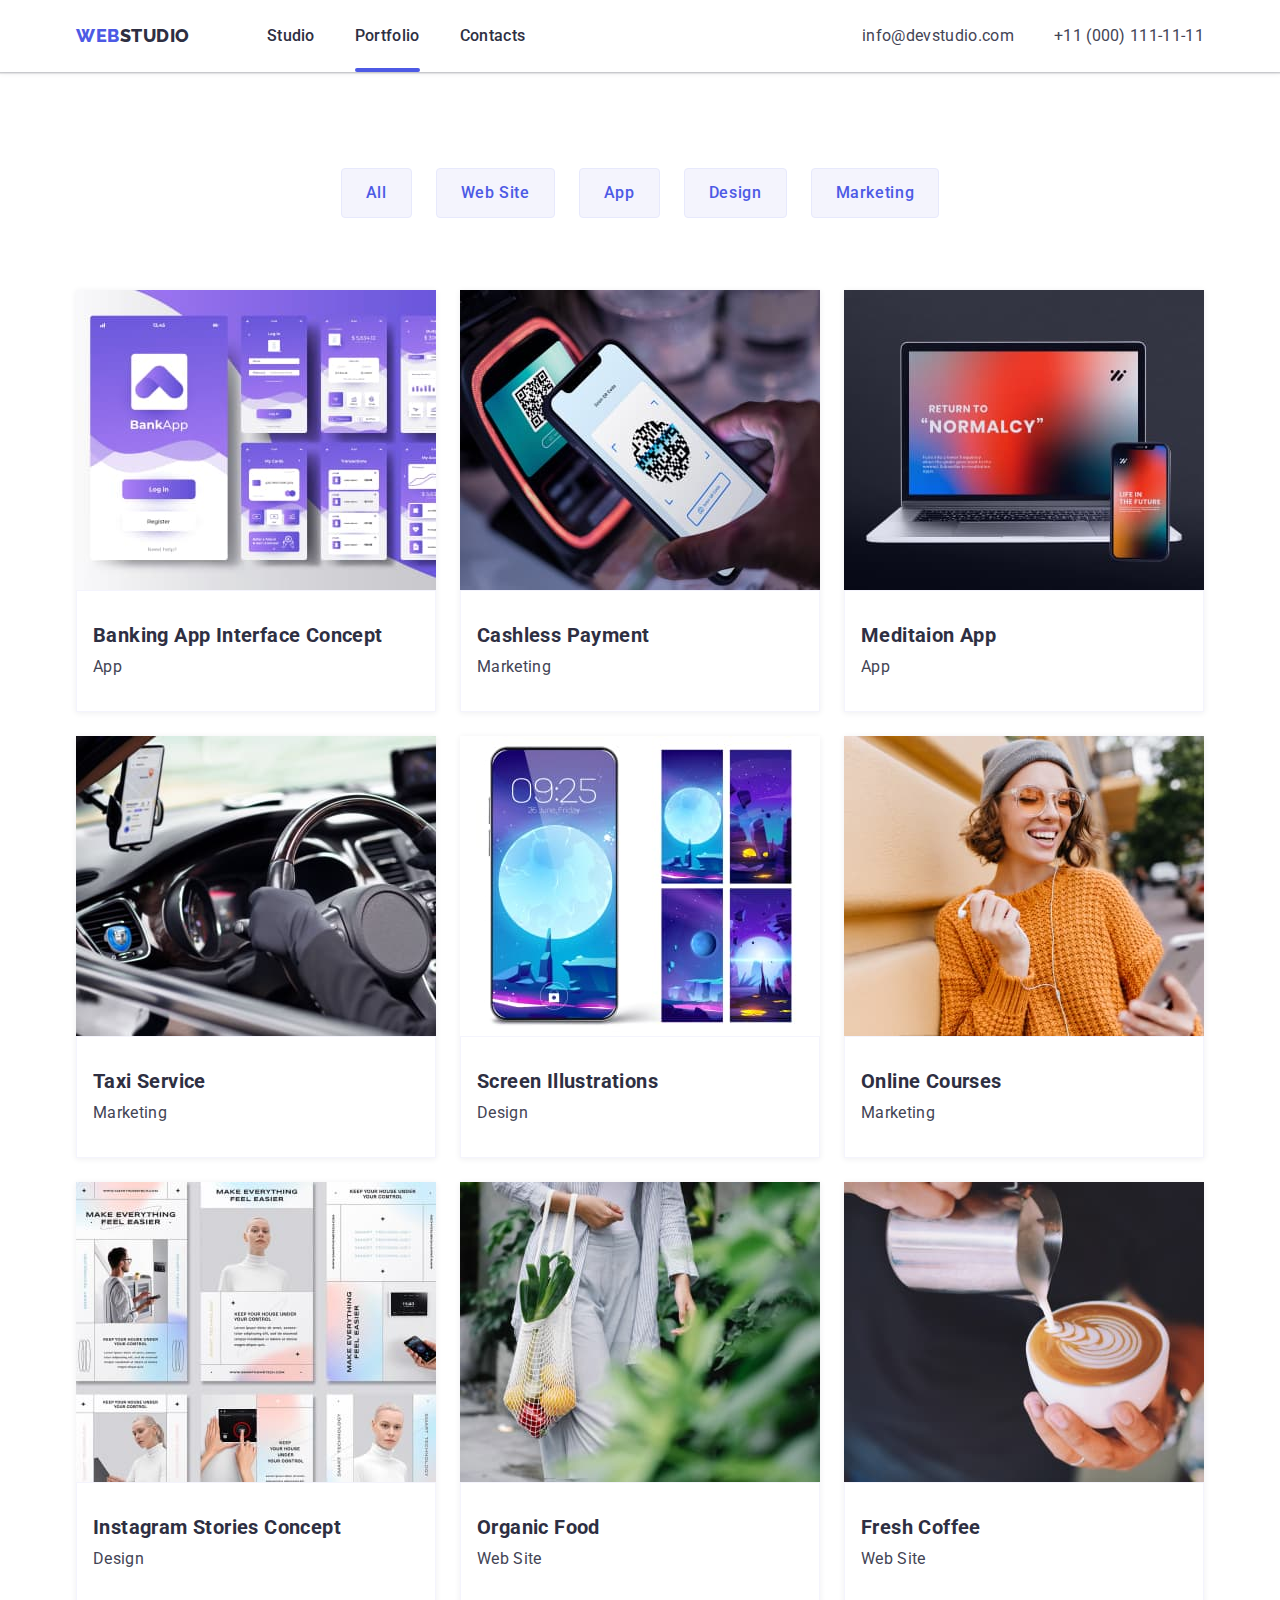
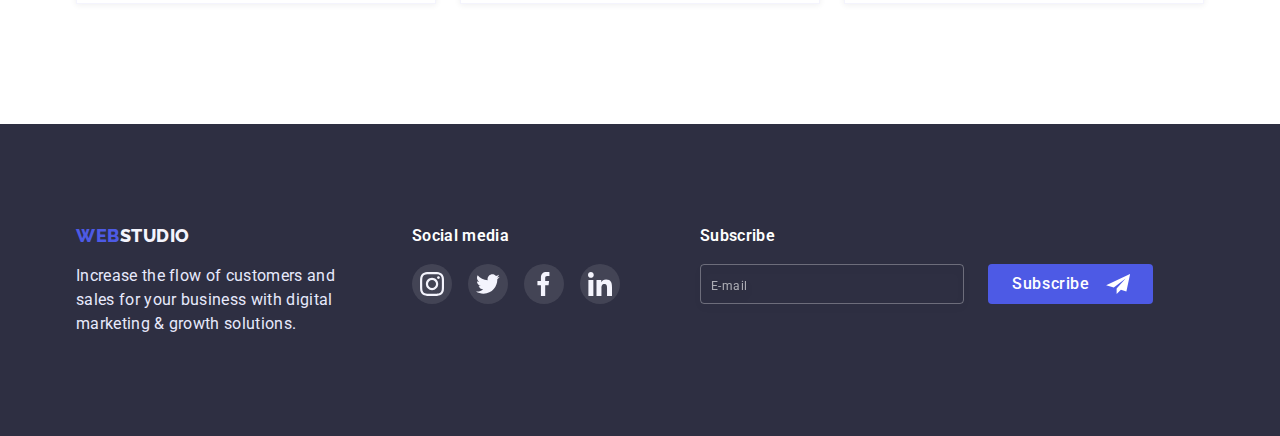
==== portfolio.html @ 6d14f948 "нова дз" ====
<!DOCTYPE html>
<html lang="en">
<head>
    <meta charset="UTF-8">
    <meta http-equiv="X-UA-Compatible" content="IE=edge">
    <meta name="viewport" content="width=device-width, initial-scale=1.0">
    <title>Document</title>
    <link href="https://fonts.googleapis.com/css2?family=Raleway:wght@800&family=Roboto:wght@400;500;700;900&display=swap"
        rel="stylesheet">
        <link rel="stylesheet" href="https://cdn.jsdelivr.net/npm/modern-normalize@1.1.0/modern-normalize.min.css">
    <link rel="stylesheet" href="css/styles.css" >
</head>
<body>
   <header class="page-header">
    <div class="container">
        <a class="logo" href=""><span class="logo-span">Web</span>Studio</a>
        <nav>
            <ul class="site-nav list">
                <li class="nav-menu"><a href="./index.html" class="link ">Studio</a></li>
                <li class="nav-menu current"><a href="" class="link current">Portfolio</a></li>
                <li class="nav-menu"><a href="" class="link">Contacts</a></li>
        
            </ul>
        </nav>
        <ul class="auth-nav list">
            <li class="email"><a href="" class="link">info@devstudio.com</a></li>
            <li><a href="" class="link">+11 (000) 111-11-11</a></li>
        </ul>
    </div>
</header> 
<main>
    <section class="section second">
    <h1 class="visually-hidden">Projects</h1>
    <div class="container ">
        <ul class="button list">
            <li> <button type="button" class="nav-button" name="All">All</button> </li>
            <li> <button type="button" class="nav-button" name="Web Site">Web Site</button> </li>
            <li> <button type="button" class="nav-button" name="App">App</button></li>
            <li><button type="button" class="nav-button" name="Design">Design</button></li>
            <li><button type="button" class="nav-button" name="Marketing">Marketing</button></li>
        </ul> 
    </div>
    <div class="container">
        <ul class="features title list">
            <li class="portfolio-link">
                <a href="" class="overlay-link">
                    <div class="overlay">
                            <img  src="./images/BankingApp.jpg" alt="Banking App Interface" width="360">
                            <p class="overlay-img">
                                14 Stylish and User-Friendly App Design Concepts · Task Manager App · Calorie Tracker App · Exotic Fruit Ecommerce App ·
                                Cloud Storage App
                            </p>
                    </div>
                    <div class="portfolio">
                        <h2 class="subtitle item">Banking App Interface Concept</h2>
                        <p class="text">App</p>
                    </div>
                </a>
            </li>
            <li class="portfolio-link">
                <a href="" class="overlay-link">
                    <div class="overlay">
                            <img  src="./images/CashlessPayment.jpg" alt="Payment by phone" width="360">
                            <p class="overlay-img">
                                14 Stylish and User-Friendly App Design Concepts · Task Manager App · Calorie Tracker App · Exotic Fruit Ecommerce
                                App ·
                                Cloud Storage App
                            </p>
                    </div>
                    <div class="portfolio">
                        <h2 class="subtitle item">Cashless Payment</h2>
                        <p class="text">Marketing</p>
                    </div>
                </a>
            </li>
            <li class="portfolio-link">
                <a href="" class="overlay-link">
                    <div class="overlay">
                            <img  src="./images/MeditaionApp.jpg" alt="Laptop and mobile phone" width="360">
                            <p class="overlay-img">
                                14 Stylish and User-Friendly App Design Concepts · Task Manager App · Calorie Tracker App · Exotic Fruit Ecommerce
                                App ·
                                Cloud Storage App
                            </p>
                    </div>
                    <div class="portfolio">
                        <h2 class="subtitle item">Meditaion App</h2>
                        <p class="text">App</p>
                    </div>
                </a>
            </li>
            <li class="portfolio-link">
                <a href="" class="overlay-link">
                    <div class="overlay">
                            <img class="portfolio-img" src="./images/TaxiService.jpg" alt="Steering wheel of a premium class car" width="360">
                            <p class="overlay-img">
                                14 Stylish and User-Friendly App Design Concepts · Task Manager App · Calorie Tracker App · Exotic Fruit Ecommerce
                                App ·
                                Cloud Storage App
                            </p>
                    </div>
                    <div class="portfolio">
                        <h2 class="subtitle item">Taxi Service</h2>
                        <p class="text">Marketing</p>  
                    </div>
                </a>
            </li>
            <li class="portfolio-link">
                <a href="" class="overlay-link">
                    <div class="overlay">
                            <img  src="./images/ScreenIllustrations.jpg" alt="Mobile screen and Screen illustrations" width="360">
                            <p class="overlay-img">
                                14 Stylish and User-Friendly App Design Concepts · Task Manager App · Calorie Tracker App · Exotic Fruit Ecommerce
                                App ·
                                Cloud Storage App
                            </p>
                    </div>
                    <div class="portfolio">
                        <h2 class="subtitle item">Screen Illustrations</h2>
                        <p class="text">Design</p>
                    </div>
                </a>
            </li>
            <li class="portfolio-link">
                <a href="" class="overlay-link">
                    <div class="overlay">
                            <img  src="./images/OnlineCourses.jpg" alt="A girl in a yellow sweater" width="360">
                            <p class="overlay-img">
                                14 Stylish and User-Friendly App Design Concepts · Task Manager App · Calorie Tracker App · Exotic Fruit Ecommerce
                                App ·
                                Cloud Storage App
                            </p>
                    </div>
                    <div class="portfolio">
                        <h2 class="subtitle item">Online Courses</h2>
                        <p class="text">Marketing</p>
                    </div>
                </a>
            </li>
            <li class="portfolio-link">
                <a href="" class="overlay-link">
                    <div class="overlay">
                            <img  src="./images/Instagram.jpg" alt="Instagram Stories" width="360">
                            <p class="overlay-img">
                                14 Stylish and User-Friendly App Design Concepts · Task Manager App · Calorie Tracker App · Exotic Fruit Ecommerce
                                App ·
                                Cloud Storage App
                            </p>
                    </div>
                    <div class="portfolio">
                        <h2 class="subtitle item">Instagram Stories Concept</h2>
                        <p class="text">Design</p>
                    </div>
                </a>
            </li>
            <li class="portfolio-link">
                <a href="" class="overlay-link">
                    <div class="overlay">
                            <img  src="./images/OrganicFood.jpg" alt="A bag with vegetables on a girl's hand" width="360">
                            <p class="overlay-img">
                                14 Stylish and User-Friendly App Design Concepts · Task Manager App · Calorie Tracker App · Exotic Fruit Ecommerce
                                App ·
                                Cloud Storage App
                            </p>
                    </div>
                    <div class="portfolio">
                        <h2 class="subtitle item">Organic Food</h2>
                        <p class="text">Web Site</p>
                    </div>
                </a>
            </li>
            <li class="portfolio-link">
                <a href="" class="overlay-link">
                    <div class="overlay">
                            <img  src="./images/FreshCoffee.jpg" alt="A barista prepares a cappuccino" width="360">
                            <p class="overlay-img">
                                14 Stylish and User-Friendly App Design Concepts · Task Manager App · Calorie Tracker App · Exotic Fruit Ecommerce
                                App ·
                                Cloud Storage App
                            </p>
                    </div>
                    <div class="portfolio">
                        <h2 class="subtitle item">Fresh Coffee</h2>
                        <p class="text">Web Site</p>
                    </div>
                </a>
            </li>
        </ul>
    </div>
</section>
</main>
<footer class="footer">
    <div class="footer-page  container">
        <div>
            <a class="logo" href=""><span class="logo-span">Web</span><span class="logo-past">Studio</span></a>
            <p class="footer-text">Increase the flow of customers and sales for your business with digital marketing &
                growth solutions.</p>
        </div>
        <div>
            <p class="media">Social media</p>
            <ul class="social-media">
                <li class="media-list">
                    <a href="" class="media-link">
                        <svg class="media-icon" width="24" height="24">
                            <use href="./images/sprite.svg#instagram"></use>
                        </svg>
                    </a>
                </li>
                <li class="media-list">
                    <a href="" class="media-link">
                        <svg class="media-icon" width="24" height="24">
                            <use href="./images/sprite.svg#twitter"></use>
                        </svg>
                    </a>
                </li>
                <li class="media-list">
                    <a href="" class="media-link">
                        <svg class="media-icon" width="24" height="24">
                            <use href="./images/sprite.svg#facebook"></use>
                        </svg>
                    </a>
                </li>
                <li class="media-list">
                    <a href="" class="media-link">
                        <svg class="media-icon" width="24" height="24">
                            <use href="./images/sprite.svg#linkedin"></use>
                        </svg>
                    </a>
                </li>
            </ul>
        </div>
        <div class="sub-input">
            <p class="media sub">Subscribe</p>
            <form class="subscribe">
                <input class="sub-media" type="text" name="Subscribe" placeholder="E-mail">
                <button class="sub-btn" type="submit">
                    Subscribe
                    <svg class="sub-linl" width="24" height="20">
                        <use class="sub-icon" href="./images/sprite.svg#icon-icon-send"></use>
                    </svg>
                </button>
            </form>
        </div>
    </div>
</footer>

</body>
</html>
---- css/styles.css ----
:root {
    --hero-text: #FFFFFF;
    --main-text-color: #2E2F42;
    --text-color: #434455;
    --accent-color: #4D5AE5;
    --logo-past-text: #F4F4FD;
    --footer-text: #E7E9FC;

}

body {
    background-color: var(--hero-text);
    color: var(--main-text-color);
    font-family: Roboto, 'Gill Sans', 'Gill Sans MT', Calibri, 'Trebuchet MS', sans-serif;
}

h1,
h2,
h3,
h4,
p{
    margin-top: 0;
    margin-bottom: 0;
}

ul {
    margin-top: 0;
    margin-bottom: 0;
    padding-left: 0;
}


header .container {
    display: flex;
    align-items: center;

}



img {
    display: block;
    max-width: 100%;
    height: auto;
}

.list {
    list-style: none;
}

.container {
    width: 1158px;
    padding: 0 15px;
    margin: 0 auto;
}

.container-nav {
    display: flex;
}

.section {
    padding-bottom: 120px;
    padding-top: 120px;
    
}

.title {
    flex-wrap: wrap;
}

.features {
    display: flex;
    gap: 24px;

}

.logo {
    font-family: Raleway, sans-serif;
    font-weight: 800;
    font-size: 18px;
    line-height: 1.33;
    letter-spacing: 0.03em;
    text-transform: uppercase;
    color: var(--main-text-color);
    text-decoration: none;
    margin-right: 77px;
}
.logo-span {color: var(--accent-color)}

.page-header {
    box-shadow: 0px 2px 1px rgba(46, 47, 66, 0.08),
    0px 1px 1px rgba(46, 47, 66, 0.16),
    0px 1px 6px rgba(46, 47, 66, 0.08);
}

 /* site-nav */

.site-nav .link {
    color: var(--main-text-color);
    font-weight: 500;
    font-size: 16px;
    line-height: 1.5;
    text-decoration: none;
    letter-spacing: 0.02em;
    padding: 24px 0;
    display: block;
    position: relative;
    transition: color 250ms cubic-bezier(0.4, 0, 0.2, 1);
}


.site-nav .link:active {
    color: var(--text-color);
    
}

.site-nav .link:hover, .site-nav .link:focus {
    color: var(--accent-color);
} 

.site-nav {
    display: flex;
}

.nav-menu:not(:last-child) {
    margin-right: 40px;
}

/*.page-header {
    padding: 24px 0;
}*/

/*auth-nav */

.auth-nav {
    display: flex;
    margin-left: auto;
}

.email {
    margin-right: 40px;
}

.auth-nav .link {
    color: var(--text-color);
    font-weight: 400;
    font-size: 16px;
    line-height: 1.5;
    text-decoration: none;
    letter-spacing: 0.02em;
    transition: color 250ms cubic-bezier(0.4, 0, 0.2, 1);
    display: block;
    padding: 24px 0;
}

  .site-nav .link::after {
    content: "";
    display: block;
    width: 100%;
    height: 4px;
    background-color: var(--accent-color);
    opacity: 0;
    position: absolute;
    bottom: 0;
    left: 0;
    border-radius: 2px;
  }

   .link.current::after {
    opacity: 1;
   }



.auth-nav .link:active, .auth-nav .link:hover, .auth-nav .link:focus {
    color: var(--accent-color);
    
}

/*HERO*/
.hero {
    background: var(--main-text-color);
    padding: 192px 0 192px 0;
    text-align: center;
    background-image: 
    linear-gradient(rgba(46, 47, 66, 0.7), rgba(46, 47, 66, 0.7)),
    url(../images/people-office.jpg);
    background-size: cover;
    max-width: 1440px;
    margin: auto;
}

.hero .hero-titel {

    color: var(--hero-text);
    font-weight: 600;
    font-size: 56px;
    line-height: 1.07;
    letter-spacing: 0.02em;
    max-width: 500px;
    margin-left: auto;
    margin-right: auto;
}

.hero-tite{
    display: flex;
    padding: auto;
  

}

.hero .button-hero {
    color: var(--hero-text);
    background: var(--accent-color);
    font-weight: 500;
    font-size: 16px;
    line-height: 1.18;
    font-family: inherit;
    letter-spacing: 0.04em;
    border-radius: 4px;
    display: flex;
    padding: 16px 32px;
    margin-top: 48px;
    margin-left: auto;
    margin-right: auto;
    border: none;
    box-shadow: 0px 4px 4px rgba(0, 0, 0, 0.15);
    transition: box-shadow 250ms cubic-bezier(0.4, 0, 0.2, 1);
}

.hero .button-hero:active, 
.hero .button-hero:hover, 
.hero .button-hero:focus {
    background: #404BBF;
    cursor: pointer;
    box-shadow: 0px 1px 6px rgba(46, 47, 66, 0.08), 0px 1px 1px rgba(46, 47, 66, 0.16), 0px 2px 1px rgba(46, 47, 66, 0.08);
    

}


.visually-hidden {
    position: absolute;
    white-space: nowrap;
    width: 1px;
    height: 1px;
    overflow: hidden;
    border: 0;
    padding: 0;
    clip: rect(0 0 0 0);
    clip-path: inset(50%);
    margin: -1px;
}

/*-------------------------------main-page------------------*/


/*.project:not(:last-child) {
    margin-right: 24px;
}*/

/*--------------------------ABOUT-US----------------------*/
.about-us > h3 {
    margin-bottom: 8px;
    width: 264px;
}

.about-us > p {
    margin: 0;
}

.about-us::before{
    content: "";
    display: block;
    background-color: var(--logo-past-text);
    width: 264px;
    height: 112px;
    border-radius: 4px;
    background-position: center;
    background-repeat: no-repeat;
    margin-bottom: 8px;
}

/*.about-us:nth-child(1)::before {
background-image: url(../images/antenna.svg);
}*/

.antenna::before {
    background-image: url(../images/antenna.svg);
}

.clock::before {
    background-image: url(../images/clock.svg);
}

.diagram::before{
    background-image: url(../images/diagram.svg)
}

.astronaut::before{
    background-image: url(../images/astronaut.svg)
}

/*-----------------------------TEAM--------------------*/
.team {
    background: var(--logo-past-text);
}

.team-img {
    padding-top: 32px;
    padding-bottom: 32px;
}

.card-team {
    background: #FFFFFF;
    box-shadow: 0px 1px 6px rgba(46, 47, 66, 0.08), 0px 1px 1px rgba(46, 47, 66, 0.16), 0px 2px 1px rgba(46, 47, 66, 0.08);
    border-radius: 0px 0px 4px 4px;
    text-align: center;
}

.type-works {
    padding-top: 0;
}

.icon-team {
    display: flex;
    justify-content: center;
    gap: 24px;
    margin-top: 12px;
}

.social {
    display: flex;
    width: 40px;
    height: 40px;
    background-color: var(--accent-color);
    border-radius: 50%;
}

.social-link {
    display: flex;
    align-items: center;
    justify-content: center;
    width: 100%;
    height: 100%;
    fill: var(--logo-past-text);
}


/*--------------------------------------CUSTOMERS--------------------------------*/
.section .title-customers {
line-height: 1.16;
letter-spacing: 0.03em;
font-weight: 700;
font-size: 36px;
text-align: center;
margin-bottom: 72px;
}

.customers {
    display: flex;
    gap: 24px;
    justify-content: center;
    
}

.customers-icon {
    display: inline-block;
    
}

/*flex-basis: calc((100% - кол-во маржинов в строке * значение маржина) / кол-во элементов в строке);*/

.customers-add {
    flex-basis: calc((100%-5*24)/6);
    
}

.customers-list {
    fill: #8E8F99;
    display: flex;
    align-items: center;
    justify-content: center;
    height: 88px;
    border: 1px solid #8E8F99;
    border-radius: 4px;
    transition: fill 250ms cubic-bezier(0.4, 0, 0.2, 1), border-color 250ms cubic-bezier(0.4, 0, 0.2, 1);
}

.customers-list:hover,
.customers-list:focus
 {
    fill: var(--accent-color);
    border-color: #4D5AE5;
}

.section .section-title {
font-weight: 700;
font-size: 36px;
line-height: 1.11;
letter-spacing: 0.02em;
text-align: center;
}

.features .subtitle {
    font-weight: 700;
    font-size: 20px;
    line-height: 1.2;
    letter-spacing: 0.02em;
}

.features .text {
    font-weight: 400;
    color: var(--text-color);
    font-size: 16px;
    line-height: 1.5;
    letter-spacing: 0.02em;
}


.subtitle{
    margin-bottom: 8px;
}


.section-title {
    margin-bottom: 72px;
}

/*-----------------------------PORTFOLIO------------------------*/

.overlay-link {
    display: block;
    text-decoration: none;
    color: var(--main-text-color);
    transition: box-shadow 250ms cubic-bezier(0.4, 0, 0.2, 1);
    box-shadow: 0px 1px 6px rgba(46, 47, 66, 0.08)
}
    


.portfolio {
    border: 0.5px solid #F4F4FD;
    padding: 32px 16px 32px 16px;
    
}


.overlay-link:hover,
.overlay-link:focus
 {  
    box-shadow: 0px 1px 6px rgba(46, 47, 66, 0.08),
        0px 1px 1px rgba(46, 47, 66, 0.16),
        0px 2px 1px rgba(46, 47, 66, 0.08);
}


.overlay {
    position: relative;
    overflow: hidden;
}

.overlay-img {
    background-color: var(--accent-color);
    background-blend-mode: soft-light;
    width: 100%;
    height: 100%;
    font-weight: 400;
    font-size: 16px;
    line-height: 1.5;
    letter-spacing: 0.02em;
    color: var(--logo-past-text);
    padding: 40px 36px;
    top: 0;
    left: 0;
    position: absolute;
    transform: translate(0, 100%);
    transition: transform 250ms cubic-bezier(0.4, 0, 0.2, 1);
}

.portfolio-link:hover .overlay-img {
    transform: translate(0, 0);
}

.overlay-link:focus .overlay-img {
    transform: translate(0, 0);
}

/*button*/
.nav-button {
    color: var(--accent-color);
    font-weight: 500;
    font-size: 16px;
    line-height: 1.5;
    font-family: inherit;
    background: var(--logo-past-text);
    letter-spacing: 0.04em;
    transition: border-color 250ms cubic-bezier(0.4, 0, 0.2, 1),
    color 250ms cubic-bezier(0.4, 0, 0.2, 1),
    background 250ms cubic-bezier(0.4, 0, 0.2, 1),
    box-shadow 250ms cubic-bezier(0.4, 0, 0.2, 1)
}

.nav-button:hover,
.nav-button:focus,
.nav-button:active {
    color: var(--hero-text);
    background: var(--accent-color);
    box-shadow: 0px 3px 1px rgba(0, 0, 0, 0.1), 0px 2px 1px rgba(0, 0, 0, 0.08), 0px 2px 2px rgba(0, 0, 0, 0.12);
    border-color: transparent;
}

.nav-button {
    cursor: pointer;
    padding: 12px 24px;
    border-radius: 4px;
    border: 1px solid #E7E9FC;
}

.button {
display: flex;
justify-content: center;
margin-bottom: 72px;
gap: 24px;
}



.second {
    padding-top: 96px;
}


/*footer*/
.footer {
    background: var(--main-text-color);
    padding: 100px 0;
    display: flex; 
}

.footer-page {
    display: flex;
    
}

.logo-past {color: var(--logo-past-text);
}

.footer-text {
    font-weight: 400;
    font-size: 16px;
    line-height: 1.5;
    color: var(--footer-text);
    letter-spacing: 0.02em;
    width: 264px;
    margin-top: 16px;
    margin-right: 72px;
}



.media {
    font-weight: 600;
    font-size: 16px;
    line-height: 1.5;
    letter-spacing: 0.02em;
    color: #FFFFFF;
    
}

.media-link:hover,
.media-link:active,
.media-link:focus {
    background-color: #31D0AA;
    
}


.social-media {
    display: flex;
    gap: 16px;
    justify-content: center;
    margin-top: 16px;
    margin-right: 80px;
}

.media-list {
    display: flex;
    width: 40px;
    height: 40px;
    background: rgba(255, 255, 255, 0.1);
    border-radius: 50%;
    
}

.media-link {
    display: flex;
    align-items: center;
    justify-content: center;
    width: 100%;
    height: 100%;
    fill: var(--logo-past-text);
    border-radius: 50%;
    transition: background-color 250ms cubic-bezier(0.4, 0, 0.2, 1);
}

/*---------------------------------Subscribe---------------------------------------*/
.sub {
    margin-bottom: 16px;
    
}

.subscribe {
    display: flex;
}

.sub-media {
    width: 264px;
    height: 40px;
    background: transparent;
    border: 1px solid rgba(255, 255, 255, 0.3);
    filter: drop-shadow(0px 4px 4px rgba(0, 0, 0, 0.15));
    border-radius: 4px;
    color: var(--footer-text);
    margin-right: 24px;
    padding-left: 10px;
}

.sub-media::placeholder {
    font-size: 12px;
    line-height: 2;
    letter-spacing: 0.04em;
    color: rgba(255, 255, 255, 0.6);
}

.sub-media:focus {
    border: 1px solid var(--accent-color);
    outline: none;
}

.sub-btn {
    width: 165px;
    height: 40px;
    background-color: var(--accent-color);
    border-radius: 4px;
    border: none;
    display: flex;
    gap: 16px;
    align-items: center;
    padding: 8px 16px 8px 24px;
    transition: box-shadow 250ms cubic-bezier(0.4, 0, 0.2, 1);
    font-weight: 500;
    font-size: 16px;
    line-height: 1.5;
    letter-spacing: 0.04em;
    color: #FFFFFF;
}

 .sub-btn:focus,
 .sub-btn:active,
 .sub-btn:hover {
    background: #404BBF;
    cursor: pointer;
    box-shadow: 0px 1px 6px rgb(46 47 66 / 8%),
    0px 1px 1px rgb(46 47 66 / 16%),
    0px 2px 1px rgb(46 47 66 / 8%);
 }

/*.sub-linl {
    position: absolute;
    right: 0;
    bottom: 0;
    transform: translate(-50%, -50%)
}*/


/*--------------------------------------MODAL-----------------------------*/
.backdrop {
    position: fixed;
    width: 100%;
    height: 100%;
    left: 0px;
    top: 0px;
    background: rgba(46, 47, 66, 0.4);
    transition: opacity 250ms cubic-bezier(0.4, 0, 0.2, 1), visibility 250ms cubic-bezier(0.4, 0, 0.2, 1);
}

.backdrop.is-hidden {
    opacity: 0;
    visibility: hidden;
    pointer-events: none;
}

.modal {
    position: absolute;
    width: 408px;
    left: 50%;
    top: 50%;
    transform: translate(-50%, -50%);
    background: #FCFCFC;
    box-shadow: 0px 1px 1px rgba(0, 0, 0, 0.14), 0px 1px 3px rgba(0, 0, 0, 0.12), 0px 2px 1px rgba(0, 0, 0, 0.2);
    border-radius: 4px;
    padding: 72px 24px 24px 24px;

}

.modal-btn {
    display: flex;
    justify-content: center;
    align-items: center;
    position: absolute;
    top: 24px;
    right: 24px;
    background-color: transparent;
    padding: 0;
    background: #E7E9FC;
    border: 1px solid rgba(0, 0, 0, 0.1);
    border-radius: 50%;
    width: 24px;
    height: 24px;
    cursor: pointer;
    transition: transform 250ms cubic-bezier(0.4, 0, 0.2, 1), background 250ms cubic-bezier(0.4, 0, 0.2, 1), fill 250ms cubic-bezier(0.4, 0, 0.2, 1);
}

.modal-btn:hover,
.modal-btn:active,
.modal-btn:focus {
    box-shadow: 0px 1px 6px rgba(46, 47, 66, 0.08), 0px 1px 1px rgba(46, 47, 66, 0.16), 0px 2px 1px rgba(46, 47, 66, 0.08);
    background: #404BBF;
    fill: #fff;
}

.modal-text {
    font-weight: 500;
    font-size: 16px;
    line-height: 1.5;
    text-align: center;
    letter-spacing: 0.02em;
    color: var(--main-text-color);
    margin-bottom: 14px;
}

.modal-info {
    display: flex;
    flex-direction: column;
}

.modal-input {
    width: 100%;
    height: 40px;
    border-radius: 4px;
    border: 1px solid rgba(33, 33, 33, 0.2);
    padding-left: 38px;
    transition: border 250ms cubic-bezier(0.4, 0, 0.2, 1);
}

.modal-input:focus {
    border: 1px solid var(--accent-color);
    outline: none;
}

.modal-input:focus + .input-svg {
    fill: var(--accent-color);
}


.input-desc {
    display: block;
    font-size: 12px;
    line-height: 1.33;
    letter-spacing: 0.04em;
    color: #8E8F99;
    margin-bottom: 4px;
}

.modal-label {
    margin-bottom: 8px;
}

.modal-label:nth-child(4){
    margin-bottom: 16px;
}

.input-field {
    position: relative;
}

.input-svg {
    display: block;
    position: absolute;
    top: 50%;
    left: 16px;
    transform: translateY(-50%);
    transition: fill 250ms cubic-bezier(0.4, 0, 0.2, 1);
}

.input-message {
    display: block;
    width: 100%;
    height: 120px;
    padding: 16px 8px;
    resize: none;
    border: 1px solid rgba(33, 33, 33, 0.2);
    border-radius: 4px;
    transition: border 250ms cubic-bezier(0.4, 0, 0.2, 1);
}

.input-message:focus {
    border: 1px solid var(--accent-color);
    outline: none;
    
}

.input-message::placeholder {
    font-size: 12px;
    line-height: 1.33;
    letter-spacing: 0.04em;
    color: rgba(117, 117, 117, 0.5);
}

/*.modal-policy::before {
    content: "";
    display: block;
    width: 16px;
    height: 16px;
    border: 1.25px solid #2E2F42;
    border-radius: 2px;
    cursor: pointer;
    margin-right: 10px;
}

.modal-check:checked + .modal-policy::before {
    background-color: #404BBF;
    background-image: url(../images/Vector.svg);
    background-repeat: no-repeat;
    background-position: 50% 50%;
}

+.modal-policy::before {
    background-color: #404BBF;
    background-image: url(../images/Vector.svg);
    background-repeat: no-repeat;
    background-position: 50% 50%;
    border: 1.25px solid #404BBF;
    border-radius: 2px;
}*/

.modal-chackbox {
    display: inline-flex;
    align-items: center;
    justify-content: center;
    width: 16px;
    height: 15px;
    margin-left: 10px;
    margin-right: 10px;
    border: 1px solid var(--main-text-color);
    transition: background-color 250ms cubic-bezier(0.4, 0, 0.2, 1), opacity 250ms cubic-bezier(0.4, 0, 0.2, 1), fill 250ms cubic-bezier(0.4, 0, 0.2, 1);
}

.modal-icon-chackbox {
    display: block;
    align-items: center;
    justify-content: center;
    opacity: 0;
}

.modal-check:checked+.modal-chackbox {
    background-color: #404BBF;
    border: 1px solid #404BBF;
}

.modal-check:checked+.modal-chackbox .modal-icon-chackbox {
    opacity: 1;
    fill: #fff;
}



/*.modal-chackbox.is-hidden {
    opacity: 0;
    visibility: hidden;
    pointer-events: none;
}*/



.modal-policy {
    display: flex;
    align-items: center;
    color: #757575;
    font-size: 12px;
    line-height: 1.33;
    letter-spacing: 0.04em;
    margin-bottom: 24px;
    
}

.policy-link {
    color: var(--accent-color);
    font-size: 12px;
    line-height: 1.33;
    letter-spacing: 0.04em;
}

.modal-btn-submit {
    width: 169px;
    height: 56px;
    background-color: var(--accent-color);
    box-shadow: 0px 4px 4px rgba(0, 0, 0, 0.15);
    border-radius: 4px;
    border: none;
    align-self: center;
    transition: box-shadow 250ms cubic-bezier(0.4, 0, 0.2, 1);
    font-weight: 500;
    font-size: 16px;
    line-height: 1.5;
    letter-spacing: 0.04em;
    color: #FFFFFF;
}

    .modal-btn-submit:focus,
    .modal-btn-submit:active,
    .modal-btn-submit:hover {
        background: #404BBF;
        cursor: pointer;
        box-shadow: 0px 1px 6px rgb(46 47 66 / 8%),
        0px 1px 1px rgb(46 47 66 / 16%),
        0px 2px 1px rgb(46 47 66 / 8%);
    }
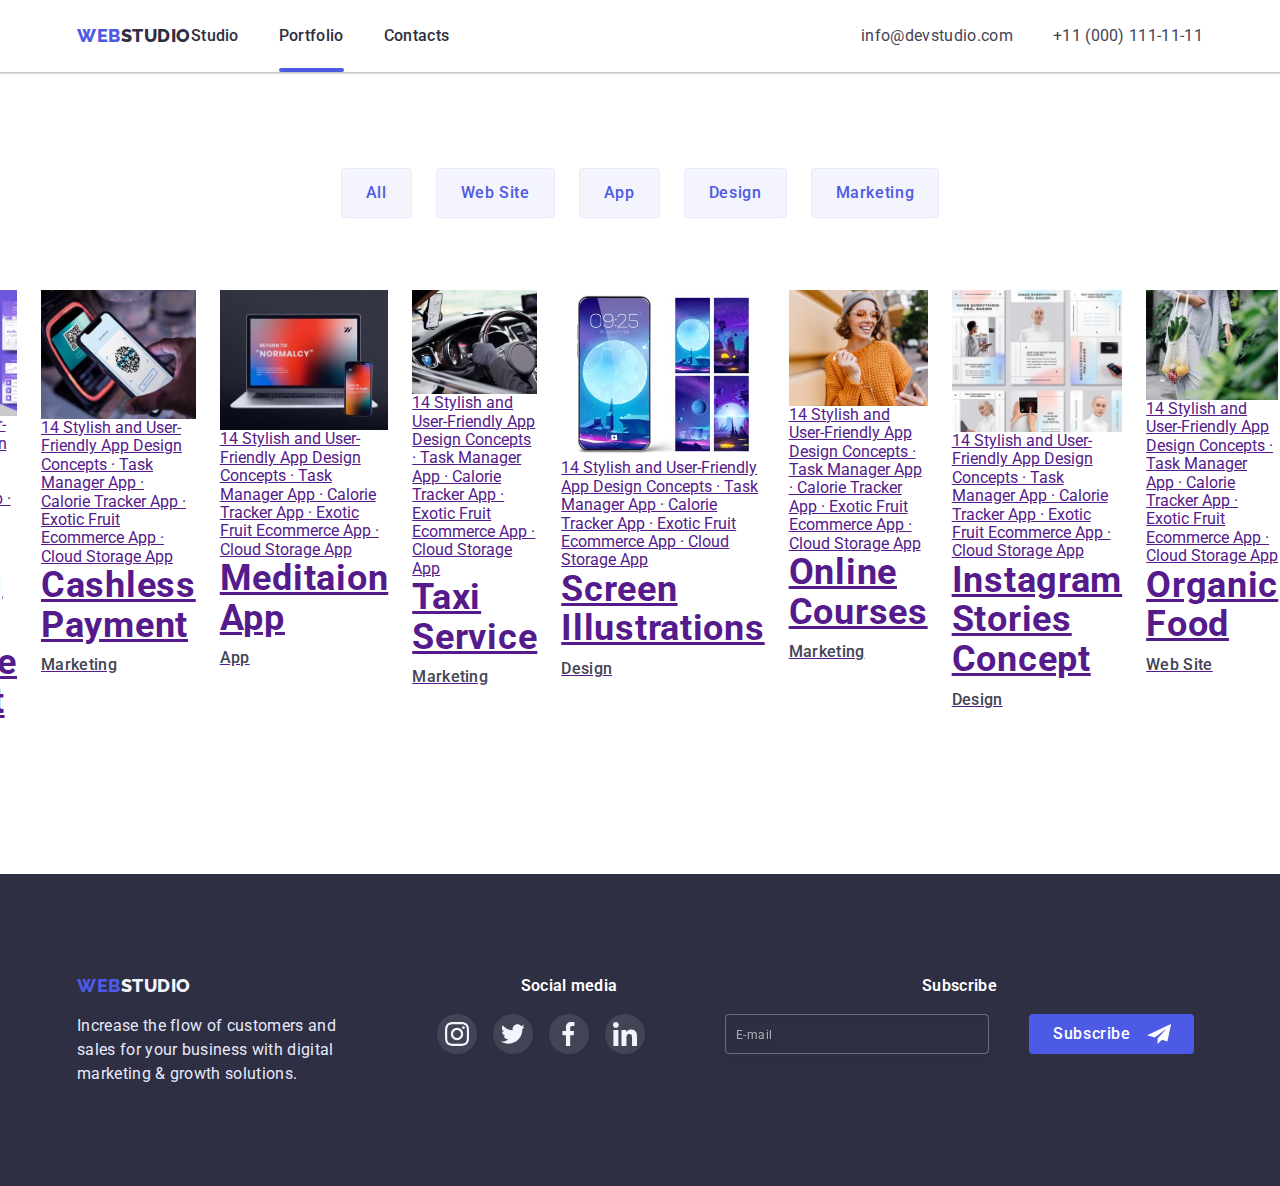
==== commit f5fa95e8: "зробила хедер Портфоліо" ====
--- a/portfolio.html
+++ b/portfolio.html
@@ -22,10 +22,67 @@
         
             </ul>
         </nav>
+
+        <button type="button" class="mobile-open js-open-menu">
+            <svg class="mobile-open-icon" width="32" height="22">
+                <use href="./images/sprite.svg#icon-hamburger-menu"></use>
+            </svg>
+        </button>
         <ul class="auth-nav list">
             <li class="email"><a href="" class="link">info@devstudio.com</a></li>
             <li><a href="" class="link">+11 (000) 111-11-11</a></li>
         </ul>
+    </div>
+
+    <div class="mobile-menu js-menu-container">
+        <div class="menu-container">
+            <button type="button" class="close-btn-menu js-close-menu">
+                <svg class="close-memu" width="8" height="8">
+                    <use href="./images/sprite.svg#icon-close-black"></use>
+                </svg>
+            </button>
+            <ul class="nav-mobile list">
+                <li class=""><a href="" class="mobile-menu-text">Studio</a></li>
+                <li class=""><a href="./portfolio.html" class="mobile-menu-text">Portfolio</a></li>
+                <li class=""><a href="" class="mobile-menu-text">Contacts</a></li>
+            </ul>
+            <div class="contacts-mobile">
+                <ul class="contacts-mobile-link list">
+                    <li><a href="" class="tel-mobile">+11 (000) 111-11-11</a></li>
+                    <li><a href="" class="email-mobile">info@devstudio.com</a></li>
+                </ul>
+                <ul class="icon-social-mobile list">
+                    <li class="social-mobile">
+                        <a href="" class="social-link-mobile">
+                            <svg class="social-icon" width="24" height="20">
+                                <use href="./images/sprite.svg#instagram"></use>
+                            </svg>
+                        </a>
+                    </li>
+                    <li class="social-mobile">
+                        <a href="" class="social-link-mobile">
+                            <svg class="social-icon" width="24" height="20">
+                                <use href="./images/sprite.svg#twitter"></use>
+                            </svg>
+                        </a>
+                    </li>
+                    <li class="social-mobile">
+                        <a href="" class="social-link-mobile">
+                            <svg class="social-icon" width="24" height="20">
+                                <use href="./images/sprite.svg#facebook"></use>
+                            </svg>
+                        </a>
+                    </li>
+                    <li class="social-mobile">
+                        <a href="" class="social-link-mobile">
+                            <svg class="social-icon" width="24" height="20">
+                                <use href="./images/sprite.svg#linkedin"></use>
+                            </svg>
+                        </a>
+                    </li>
+                </ul>
+            </div>
+        </div>
     </div>
 </header> 
 <main>
@@ -244,5 +301,6 @@
     </div>
 </footer>
 
+<script src="./js/mobile-menu.js"></script>
 </body>
 </html>--- a/css/styles.css
+++ b/css/styles.css
@@ -18,7 +18,7 @@
 h2,
 h3,
 h4,
-p{
+p {
     margin-top: 0;
     margin-bottom: 0;
 }
@@ -36,8 +36,6 @@
 
 }
 
-
-
 img {
     display: block;
     max-width: 100%;
@@ -48,32 +46,346 @@
     list-style: none;
 }
 
-.container {
+/* .container {
     width: 1158px;
     padding: 0 15px;
     margin: 0 auto;
-}
-
-.container-nav {
-    display: flex;
-}
-
-.section {
-    padding-bottom: 120px;
-    padding-top: 120px;
-    
-}
+} */
+
+/* .container-nav {
+    display: flex;
+} */
+
+
 
 .title {
     flex-wrap: wrap;
 }
 
-.features {
-    display: flex;
-    gap: 24px;
-
-}
-
+
+/*==========================HEADER=============================*/
+
+.container {
+    padding: 0 16px;
+
+}
+.page-header {
+    padding-top: 24px;
+    padding-bottom: 24px;
+}
+
+@media screen and (min-width: 480px) {
+    .container {
+        width: 428px;
+        margin-left: auto;
+        margin-right: auto;
+    }
+
+.section {
+    padding-bottom: 96px;
+    padding-top: 96px;
+}
+
+
+    .hero {
+        background-image:
+            linear-gradient(rgba(46, 47, 66, 0.7), rgba(46, 47, 66, 0.7)),
+            url(../images/mobile/Dark-bg-mobile.jpg);
+        padding: 112px 0;
+        background-size: cover;
+    }
+
+@media screen and (min-device-pixel-ratio: 2) and (max-width: 480px),
+screen and (min-resolution: 192dpi) and (max-width: 480px),
+screen and (min-resolution: 2dppx) and (max-width: 480px) {
+    .hero {
+        background-image: 
+        linear-gradient(rgba(46, 47, 66, 0.7), rgba(46, 47, 66, 0.7)),
+        url(../images/mobile/Dark-bg-mobile@2x.jpg)
+            }
+        }
+
+    .hero .hero-titel {
+        font-size: 36px;
+        line-height: 1.1;
+        max-width: 320px;
+    }
+
+.modal {
+    max-width: 392px;
+}
+
+}
+
+@media screen and (min-width: 768px) {
+    .container {
+        width: 720px;
+
+    }
+
+.section {
+padding-bottom: 96px;
+padding-top: 96px;
+}
+
+.page-header {
+    padding-top: 0;
+    padding-bottom: 0;
+}
+
+    .hero {
+        background-image:
+            linear-gradient(rgba(46, 47, 66, 0.7), rgba(46, 47, 66, 0.7)),
+            url(../images/people-office.jpg);
+        max-width: 1440px;
+        padding: 192px 0 192px 0;
+    }
+
+@media screen and (min-device-pixel-ratio: 2) and (max-width: 767px),
+screen and (min-resolution: 192dpi) and (max-width: 767px),
+screen and (min-resolution: 2dppx) and (max-width: 767px) {
+    .hero {
+background-image:
+        linear-gradient(rgba(46, 47, 66, 0.7), rgba(46, 47, 66, 0.7)),
+        url(../images/laptop/Dark-bg@2x.jpg);
+    }
+}
+
+.hero .hero-titel {
+    font-weight: 600;
+    font-size: 56px;
+    line-height: 1.07;
+    max-width: 500px;
+}
+
+.modal {
+    width: 408px;
+}
+
+
+.features .subtitle {
+    font-size: 36px;
+    line-height: 1.1;
+}
+
+.mobile-open {
+    display: none;
+    }
+
+}
+
+@media screen and (min-width: 1200px) {
+    .container {
+        width: 1158px;
+    }
+
+.section {
+padding-bottom: 120px;
+padding-top: 120px;
+    }
+
+    .about-us::before {
+        display: block;
+        background-color: var(--logo-past-text);
+        width: 264px;
+        height: 112px;
+        border-radius: 4px;
+        background-position: center;
+        background-repeat: no-repeat;
+        margin-bottom: 8px;
+        content: "";
+    }
+
+
+
+    .hero {
+    background: var(--main-text-color);
+    text-align: center;
+    background-size: cover;
+    margin: auto;
+    background-image:
+    linear-gradient(rgba(46, 47, 66, 0.7), rgba(46, 47, 66, 0.7)),
+    url(../images/people-office.jpg);
+    max-width: 1440px;
+    padding: 192px 0 192px 0;
+    }
+            
+    @media screen and (min-device-pixel-ratio: 2) and (max-width: 767px),
+    screen and (min-resolution: 192dpi) and (max-width: 767px),
+    screen and (min-resolution: 2dppx) and (max-width: 767px) {
+    .hero {
+    background-image:
+    linear-gradient(rgba(46, 47, 66, 0.7), rgba(46, 47, 66, 0.7)),
+    url(../images/laptop/Dark-bg@2x.jpg);
+    }
+    }
+}
+
+@media screen and (max-width: 767px) {
+    .site-nav {
+        display: none;
+    }
+
+    .auth-nav {
+        display: none;
+    }
+
+
+}
+.visually-hidden {
+    position: absolute;
+    white-space: nowrap;
+    width: 1px;
+    height: 1px;
+    overflow: hidden;
+    border: 0;
+    padding: 0;
+    clip: rect(0 0 0 0);
+    clip-path: inset(50%);
+    margin: -1px;
+}
+
+
+.page-header .container {
+    justify-content: space-between;
+
+}
+
+.mobile-open {
+    background-color: transparent;
+    border: none;
+    padding: 0;
+    line-height: 0;
+}
+
+/*==================================MOBILE-MENU=========================*/
+.mobile-menu {
+    position: fixed;
+    width: 100%;
+    height: 100%;
+    top: 0;
+    left: 0;
+    z-index: 1000;
+    background-color: #fff;
+    display: flex;
+    justify-content: center;
+    opacity: 0;
+    visibility: hidden;
+    pointer-events: none;
+    transition: opacity 250ms cubic-bezier(0.4, 0, 0.2, 1), visibility 250ms cubic-bezier(0.4, 0, 0.2, 1);
+}
+
+.mobile-menu.is-open {
+    opacity: 1;
+    visibility: visible;
+    pointer-events: auto;
+}
+
+.menu-container {
+    position: relative;
+    padding-top: 80px;
+    padding-bottom: 40px;
+    padding-left: 40px;
+    padding-right: 20px;
+    display: flex;
+    flex-direction: column;
+}
+
+.close-btn-menu {
+    background-color: transparent;
+    width: 24px;
+    height: 24px;
+    border-radius: 50%;
+    border: 1px solid rgba(0, 0, 0, 0.1);
+    background: #E7E9FC;
+    padding: 0;
+    line-height: 0;
+    position: absolute;
+    top: 40px;
+    right: 40px;
+}
+
+.nav-mobile {
+    display: flex;
+    flex-direction: column;
+    gap: 40px;
+
+}
+
+.mobile-menu-text {
+    font-weight: 700;
+    font-size: 36px;
+    line-height: 1.11;
+    color: var(--main-text-color);
+    text-decoration: none;
+
+}
+
+.mobile-menu-text:hover,
+.mobile-menu-text:focus {
+    color: #404BBF;
+}
+
+
+.tel-mobile {
+    font-weight: 600;
+    font-size: 36px;
+    line-height: 1.11;
+    color: var(--accent-color);
+    text-decoration: none;
+    letter-spacing: 0.02em;
+    text-align: center;
+}
+
+.email-mobile {
+    font-weight: 500;
+    font-size: 20px;
+    line-height: 1.2;
+    letter-spacing: 0.02em;
+    text-decoration: none;
+    color: var(--text-color);
+}
+
+.contacts-mobile {
+    margin-top: auto;
+}
+
+.contacts-mobile-link {
+    display: flex;
+    flex-direction: column;
+    gap: 40px;
+    margin-bottom: 48px;
+}
+
+.icon-social-mobile {
+    display: flex;
+    justify-content: space-around;
+
+}
+
+.social-mobile {
+    display: flex;
+    background-color: var(--accent-color);
+    width: 40px;
+    height: 40px;
+    border-radius: 50%;
+}
+
+.social-link-mobile {
+    display: flex;
+    justify-content: center;
+    align-items: center;
+    width: 100%;
+    height: 100%;
+}
+
+@media screen and (min-width: 480px) {
+    .social-icon {
+        fill: #fff;
+    }
+}
+
+/*===================================LOGO=============================*/
 .logo {
     font-family: Raleway, sans-serif;
     font-weight: 800;
@@ -85,15 +397,22 @@
     text-decoration: none;
     margin-right: 77px;
 }
-.logo-span {color: var(--accent-color)}
+
+.logo-span {
+    color: var(--accent-color)
+}
 
 .page-header {
     box-shadow: 0px 2px 1px rgba(46, 47, 66, 0.08),
-    0px 1px 1px rgba(46, 47, 66, 0.16),
-    0px 1px 6px rgba(46, 47, 66, 0.08);
-}
-
- /* site-nav */
+        0px 1px 1px rgba(46, 47, 66, 0.16),
+        0px 1px 6px rgba(46, 47, 66, 0.08);
+}
+
+
+
+/*=======================================SITE NAVIGATION==================================*/
+
+@media screen and (min-width: 768px) {
 
 .site-nav .link {
     color: var(--main-text-color);
@@ -126,20 +445,14 @@
     margin-right: 40px;
 }
 
-/*.page-header {
+/* .page-header {
     padding: 24px 0;
-}*/
-
-/*auth-nav */
-
-.auth-nav {
-    display: flex;
-    margin-left: auto;
-}
-
-.email {
-    margin-right: 40px;
-}
+} */
+
+/*========================auth-nav================================ */
+
+
+
 
 .auth-nav .link {
     color: var(--text-color);
@@ -150,10 +463,10 @@
     letter-spacing: 0.02em;
     transition: color 250ms cubic-bezier(0.4, 0, 0.2, 1);
     display: block;
-    padding: 24px 0;
-}
-
-  .site-nav .link::after {
+    
+}
+
+.site-nav .link::after {
     content: "";
     display: block;
     width: 100%;
@@ -164,49 +477,65 @@
     bottom: 0;
     left: 0;
     border-radius: 2px;
-  }
-
-   .link.current::after {
+}
+
+.link.current::after {
     opacity: 1;
-   }
-
-
+}
 
 .auth-nav .link:active, .auth-nav .link:hover, .auth-nav .link:focus {
     color: var(--accent-color);
     
 }
-
-/*HERO*/
-.hero {
-    background: var(--main-text-color);
-    padding: 192px 0 192px 0;
-    text-align: center;
-    background-image: 
-    linear-gradient(rgba(46, 47, 66, 0.7), rgba(46, 47, 66, 0.7)),
-    url(../images/people-office.jpg);
-    background-size: cover;
-    max-width: 1440px;
-    margin: auto;
+}
+
+@media screen and (min-width: 1200px) {
+.auth-nav {
+        display: flex;
+        margin-left: auto;
+    }
+    
+.auth-nav .link {
+padding: 24px 0;
+}
+
+.email {
+    margin-right: 40px;
+}
+}
+
+
+/*===========================================HERO========================================*/
+
+@media screen and (min-width: 480px) {
+.hero .button-hero {
+margin-top: 72px;
+}
+}
+
+@media screen and (min-width: 768px) {
+.hero .button-hero {
+    margin-top: 40px;
+}
+}
+
+@media screen and (min-width: 1200px) {
+.hero .button-hero {
+margin-top: 48px;
+}
 }
 
 .hero .hero-titel {
-
+    font-weight: 600;
+    letter-spacing: 0.02em;
     color: var(--hero-text);
-    font-weight: 600;
-    font-size: 56px;
-    line-height: 1.07;
-    letter-spacing: 0.02em;
-    max-width: 500px;
     margin-left: auto;
     margin-right: auto;
 }
 
-.hero-tite{
+.hero-tite {
     display: flex;
     padding: auto;
-  
-
 }
 
 .hero .button-hero {
@@ -220,7 +549,7 @@
     border-radius: 4px;
     display: flex;
     padding: 16px 32px;
-    margin-top: 48px;
+    
     margin-left: auto;
     margin-right: auto;
     border: none;
@@ -228,29 +557,16 @@
     transition: box-shadow 250ms cubic-bezier(0.4, 0, 0.2, 1);
 }
 
-.hero .button-hero:active, 
-.hero .button-hero:hover, 
+.hero .button-hero:active,
+.hero .button-hero:hover,
 .hero .button-hero:focus {
     background: #404BBF;
     cursor: pointer;
     box-shadow: 0px 1px 6px rgba(46, 47, 66, 0.08), 0px 1px 1px rgba(46, 47, 66, 0.16), 0px 2px 1px rgba(46, 47, 66, 0.08);
-    
-
-}
-
-
-.visually-hidden {
-    position: absolute;
-    white-space: nowrap;
-    width: 1px;
-    height: 1px;
-    overflow: hidden;
-    border: 0;
-    padding: 0;
-    clip: rect(0 0 0 0);
-    clip-path: inset(50%);
-    margin: -1px;
-}
+}
+
+
+
 
 /*-------------------------------main-page------------------*/
 
@@ -260,26 +576,63 @@
 }*/
 
 /*--------------------------ABOUT-US----------------------*/
-.about-us > h3 {
-    margin-bottom: 8px;
+
+@media screen and (min-width: 480px) {
+.features {
+    display: flex;
+        flex-direction: column;
+        gap: 72px;
+        justify-content: center;
+    }
+
+    .about-us>h3 {
+        text-align: center;
+    }
+
+    .features .subtitle {
+        font-size: 36px;
+        line-height: 1.1;
+    }
+
+.type-works {
+    display: none;
+    }
+}
+
+
+
+
+@media screen and (min-width: 768px) {
+.about-us>h3 {
+    /* margin-bottom: 8px; */
     width: 264px;
 }
-
-.about-us > p {
+.features {
+    flex-wrap: wrap;
+    flex-direction: row;
+    gap: 64px;
+}
+
+.type-works {
+    display: none;
+}
+
+.about-us {
+flex-basis: calc((100% - 24px) / 2);
+}
+}
+
+.about-us>p {
     margin: 0;
 }
 
-.about-us::before{
-    content: "";
-    display: block;
-    background-color: var(--logo-past-text);
-    width: 264px;
-    height: 112px;
-    border-radius: 4px;
-    background-position: center;
-    background-repeat: no-repeat;
-    margin-bottom: 8px;
-}
+@media screen and (min-width: 1200px) {
+    .features {
+    gap: 24px;
+    flex-wrap: nowrap;
+    }
+} 
+
 
 /*.about-us:nth-child(1)::before {
 background-image: url(../images/antenna.svg);
@@ -293,15 +646,71 @@
     background-image: url(../images/clock.svg);
 }
 
-.diagram::before{
+.diagram::before {
     background-image: url(../images/diagram.svg)
 }
 
-.astronaut::before{
+.astronaut::before {
     background-image: url(../images/astronaut.svg)
 }
 
-/*-----------------------------TEAM--------------------*/
+.section .section-title {
+    font-weight: 700;
+    font-size: 36px;
+    line-height: 1.11;
+    letter-spacing: 0.02em;
+    text-align: center;
+}
+
+
+.features .subtitle {
+    font-weight: 700;
+    letter-spacing: 0.02em;
+}
+
+.features .text {
+    font-weight: 500;
+    color: var(--text-color);
+    font-size: 16px;
+    line-height: 1.5;
+    letter-spacing: 0.02em;
+}
+
+
+.subtitle {
+    margin-bottom: 8px;
+}
+
+
+.section-title {
+    margin-bottom: 72px;
+}
+
+/*-----------------------------=====TEAM======================--------------------*/
+@media screen and (min-width: 480px) {
+.card-team {
+    margin: 0 auto;
+}
+
+@media screen and (min-width: 768px) {
+    .card-team {
+        margin: 0;
+    }
+}
+.subtitle-item {
+    font-weight: 500;
+    font-size: 20px;
+    line-height: 1.2;
+} 
+
+.features .team-text {
+    font-weight: 400;
+    font-size: 16px;
+    line-height: 1.5;
+}
+}
+
+
 .team {
     background: var(--logo-past-text);
 }
@@ -348,6 +757,36 @@
 
 
 /*--------------------------------------CUSTOMERS--------------------------------*/
+@media screen and (min-width: 480px) {
+.customers {
+    flex-wrap: wrap;
+    gap: 72px 16px;
+}
+.customers-add {
+    flex-basis: calc((100% - 16px)/2);
+    
+    }
+}
+
+@media screen and (min-width: 768px) {
+.customers-add {
+    flex-basis: calc((100% - 48px) / 3);
+}
+}
+
+@media screen and (min-width: 1200px) {
+/*flex-basis: calc((100% - кол-во маржинов в строке * значение маржина) / кол-во элементов в строке);*/
+
+    .customers-add {
+        flex-basis: calc((100%-5*24)/6);
+    }
+
+.customers {
+    flex-wrap: nowrap;
+    gap: 24px;
+}
+}
+
 .section .title-customers {
 line-height: 1.16;
 letter-spacing: 0.03em;
@@ -359,7 +798,6 @@
 
 .customers {
     display: flex;
-    gap: 24px;
     justify-content: center;
     
 }
@@ -369,12 +807,7 @@
     
 }
 
-/*flex-basis: calc((100% - кол-во маржинов в строке * значение маржина) / кол-во элементов в строке);*/
-
-.customers-add {
-    flex-basis: calc((100%-5*24)/6);
-    
-}
+
 
 .customers-list {
     fill: #8E8F99;
@@ -394,42 +827,21 @@
     border-color: #4D5AE5;
 }
 
-.section .section-title {
-font-weight: 700;
-font-size: 36px;
-line-height: 1.11;
-letter-spacing: 0.02em;
-text-align: center;
-}
-
-.features .subtitle {
-    font-weight: 700;
-    font-size: 20px;
-    line-height: 1.2;
-    letter-spacing: 0.02em;
-}
-
-.features .text {
-    font-weight: 400;
-    color: var(--text-color);
-    font-size: 16px;
-    line-height: 1.5;
-    letter-spacing: 0.02em;
-}
-
-
-.subtitle{
-    margin-bottom: 8px;
-}
-
-
-.section-title {
-    margin-bottom: 72px;
-}
+
 
 /*-----------------------------PORTFOLIO------------------------*/
-
-.overlay-link {
+@media screen and (min-width: 480px) {
+
+}
+
+@media screen and (min-width: 768px) {
+
+}
+
+@media screen and (min-width: 1200px) {
+
+}
+/*.overlay-link {
     display: block;
     text-decoration: none;
     color: var(--main-text-color);
@@ -484,7 +896,7 @@
 
 .overlay-link:focus .overlay-img {
     transform: translate(0, 0);
-}
+}*/
 
 /*button*/
 .nav-button {
@@ -531,30 +943,79 @@
 }
 
 
-/*footer*/
+/*=================================FOOTER================================================*/
+@media screen and (min-width: 480px) {
+    .footer-page {
+    }
+
+.footer-logo {
+    display: flex;
+    flex-direction: column;
+    margin-bottom: 72px;
+    align-items: center;
+}
+
+.logo {
+    margin: 0;
+}
+
+.media {
+    text-align: center;
+}
+
+.media-footer {
+    padding: 10px 10px 72px 10px;
+}
+
+}
+
+@media screen and (min-width: 768px) {
+    .footer-page {
+        flex-direction: row;
+        flex-wrap: wrap;
+    }
+
+        .footer-page {
+            display: flex;
+        }
+        .social-media{
+            margin-left: 24px;
+        }
+}
+
+@media screen and (min-width: 1200px) {
+.footer-text {
+    margin-right: 72px;
+}
+
+.social-media {
+    margin-right: 80px;
+}
+
+.footer-page {
+    flex-wrap: nowrap;
+}
+}
+
 .footer {
     background: var(--main-text-color);
     padding: 100px 0;
     display: flex; 
 }
 
-.footer-page {
-    display: flex;
-    
-}
+
 
 .logo-past {color: var(--logo-past-text);
 }
 
 .footer-text {
+    width: 264px;
     font-weight: 400;
     font-size: 16px;
     line-height: 1.5;
     color: var(--footer-text);
     letter-spacing: 0.02em;
-    width: 264px;
     margin-top: 16px;
-    margin-right: 72px;
 }
 
 
@@ -581,7 +1042,7 @@
     gap: 16px;
     justify-content: center;
     margin-top: 16px;
-    margin-right: 80px;
+    
 }
 
 .media-list {
@@ -605,6 +1066,33 @@
 }
 
 /*---------------------------------Subscribe---------------------------------------*/
+@media screen and (min-width: 480px) {
+    .subscribe {
+    flex-direction: column;
+    justify-content: center;
+    align-items: center;
+    gap: 16px;
+}
+
+.sub-media {
+    width: 100%;
+}
+
+}
+
+@media screen and (min-width: 768px) {
+.sub-media {
+    width: 264px;
+}
+.subscribe {
+    flex-direction: row;
+}
+
+.sub-media {
+    margin-right: 24px;
+}
+}
+
 .sub {
     margin-bottom: 16px;
     
@@ -615,14 +1103,14 @@
 }
 
 .sub-media {
-    width: 264px;
+    
     height: 40px;
     background: transparent;
     border: 1px solid rgba(255, 255, 255, 0.3);
     filter: drop-shadow(0px 4px 4px rgba(0, 0, 0, 0.15));
     border-radius: 4px;
     color: var(--footer-text);
-    margin-right: 24px;
+    
     padding-left: 10px;
 }
 
@@ -666,12 +1154,12 @@
     0px 2px 1px rgb(46 47 66 / 8%);
  }
 
-/*.sub-linl {
+/* .sub-linl {
     position: absolute;
     right: 0;
     bottom: 0;
     transform: translate(-50%, -50%)
-}*/
+} */
 
 
 /*--------------------------------------MODAL-----------------------------*/
@@ -693,7 +1181,7 @@
 
 .modal {
     position: absolute;
-    width: 408px;
+
     left: 50%;
     top: 50%;
     transform: translate(-50%, -50%);
@@ -759,7 +1247,7 @@
     outline: none;
 }
 
-.modal-input:focus + .input-svg {
+.modal-input:focus+.input-svg {
     fill: var(--accent-color);
 }
 
@@ -777,7 +1265,7 @@
     margin-bottom: 8px;
 }
 
-.modal-label:nth-child(4){
+.modal-label:nth-child(4) {
     margin-bottom: 16px;
 }
 
@@ -808,7 +1296,7 @@
 .input-message:focus {
     border: 1px solid var(--accent-color);
     outline: none;
-    
+
 }
 
 .input-message::placeholder {
@@ -828,14 +1316,12 @@
     cursor: pointer;
     margin-right: 10px;
 }
-
 .modal-check:checked + .modal-policy::before {
     background-color: #404BBF;
     background-image: url(../images/Vector.svg);
     background-repeat: no-repeat;
     background-position: 50% 50%;
 }
-
 +.modal-policy::before {
     background-color: #404BBF;
     background-image: url(../images/Vector.svg);
@@ -892,7 +1378,7 @@
     line-height: 1.33;
     letter-spacing: 0.04em;
     margin-bottom: 24px;
-    
+
 }
 
 .policy-link {
@@ -918,14 +1404,12 @@
     color: #FFFFFF;
 }
 
-    .modal-btn-submit:focus,
-    .modal-btn-submit:active,
-    .modal-btn-submit:hover {
-        background: #404BBF;
-        cursor: pointer;
-        box-shadow: 0px 1px 6px rgb(46 47 66 / 8%),
+.modal-btn-submit:focus,
+.modal-btn-submit:active,
+.modal-btn-submit:hover {
+    background: #404BBF;
+    cursor: pointer;
+    box-shadow: 0px 1px 6px rgb(46 47 66 / 8%),
         0px 1px 1px rgb(46 47 66 / 16%),
         0px 2px 1px rgb(46 47 66 / 8%);
-    }
-    
-
+}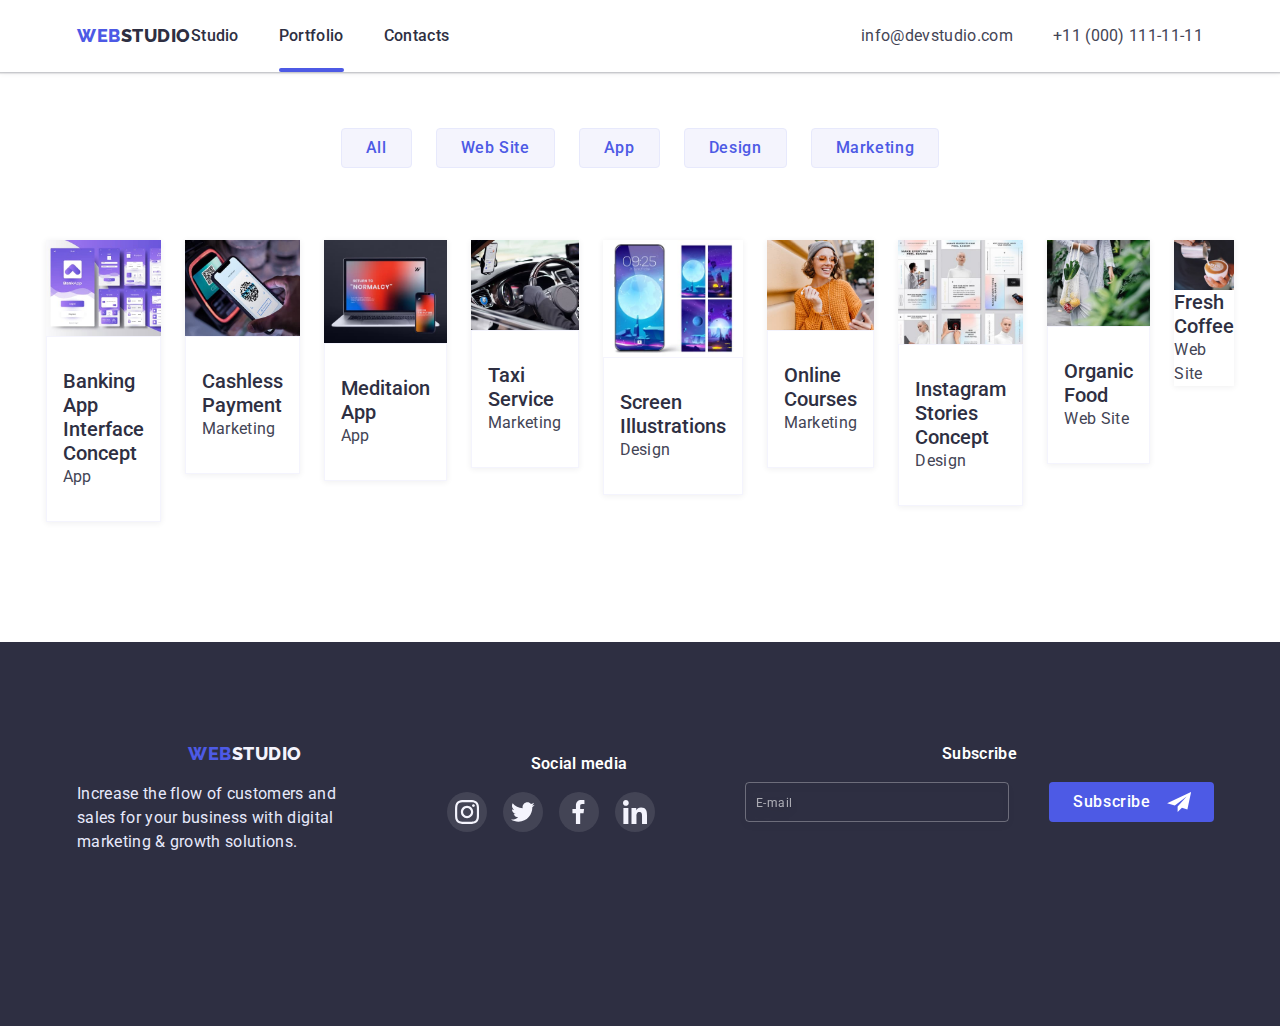
==== commit cd200e66: "зробила футер в Портфоліо" ====
--- a/portfolio.html
+++ b/portfolio.html
@@ -109,7 +109,7 @@
                             </p>
                     </div>
                     <div class="portfolio">
-                        <h2 class="subtitle item">Banking App Interface Concept</h2>
+                        <h2 class="subtitle-item">Banking App Interface Concept</h2>
                         <p class="text">App</p>
                     </div>
                 </a>
@@ -125,7 +125,7 @@
                             </p>
                     </div>
                     <div class="portfolio">
-                        <h2 class="subtitle item">Cashless Payment</h2>
+                        <h2 class="subtitle-item">Cashless Payment</h2>
                         <p class="text">Marketing</p>
                     </div>
                 </a>
@@ -141,7 +141,7 @@
                             </p>
                     </div>
                     <div class="portfolio">
-                        <h2 class="subtitle item">Meditaion App</h2>
+                        <h2 class="subtitle-item">Meditaion App</h2>
                         <p class="text">App</p>
                     </div>
                 </a>
@@ -157,7 +157,7 @@
                             </p>
                     </div>
                     <div class="portfolio">
-                        <h2 class="subtitle item">Taxi Service</h2>
+                        <h2 class="subtitle-item">Taxi Service</h2>
                         <p class="text">Marketing</p>  
                     </div>
                 </a>
@@ -173,7 +173,7 @@
                             </p>
                     </div>
                     <div class="portfolio">
-                        <h2 class="subtitle item">Screen Illustrations</h2>
+                        <h2 class="subtitle-item">Screen Illustrations</h2>
                         <p class="text">Design</p>
                     </div>
                 </a>
@@ -189,7 +189,7 @@
                             </p>
                     </div>
                     <div class="portfolio">
-                        <h2 class="subtitle item">Online Courses</h2>
+                        <h2 class="subtitle-item">Online Courses</h2>
                         <p class="text">Marketing</p>
                     </div>
                 </a>
@@ -205,7 +205,7 @@
                             </p>
                     </div>
                     <div class="portfolio">
-                        <h2 class="subtitle item">Instagram Stories Concept</h2>
+                        <h2 class="subtitle-item">Instagram Stories Concept</h2>
                         <p class="text">Design</p>
                     </div>
                 </a>
@@ -221,7 +221,7 @@
                             </p>
                     </div>
                     <div class="portfolio">
-                        <h2 class="subtitle item">Organic Food</h2>
+                        <h2 class="subtitle-item">Organic Food</h2>
                         <p class="text">Web Site</p>
                     </div>
                 </a>
@@ -236,8 +236,8 @@
                                 Cloud Storage App
                             </p>
                     </div>
-                    <div class="portfolio">
-                        <h2 class="subtitle item">Fresh Coffee</h2>
+                    <div class="">
+                        <h2 class="subtitle-item">Fresh Coffee</h2>
                         <p class="text">Web Site</p>
                     </div>
                 </a>
@@ -248,12 +248,12 @@
 </main>
 <footer class="footer">
     <div class="footer-page  container">
-        <div>
+        <div class="footer-logo">
             <a class="logo" href=""><span class="logo-span">Web</span><span class="logo-past">Studio</span></a>
             <p class="footer-text">Increase the flow of customers and sales for your business with digital marketing &
                 growth solutions.</p>
         </div>
-        <div>
+        <div class="media-footer">
             <p class="media">Social media</p>
             <ul class="social-media">
                 <li class="media-list">
--- a/css/styles.css
+++ b/css/styles.css
@@ -831,17 +831,37 @@
 
 /*-----------------------------PORTFOLIO------------------------*/
 @media screen and (min-width: 480px) {
+.second {
+    padding-top: 56px;
+} 
+.button {
+    flex-wrap: wrap;
+}
+
+.nav-button {
+height: 40px;
+display: flex;
+align-items: center;
+}
+
+.features .portfolio-link .text {
+    font-weight: 400;
+}
 
 }
 
 @media screen and (min-width: 768px) {
+.button {
+    justify-content: center;
+}
+
 
 }
 
 @media screen and (min-width: 1200px) {
 
 }
-/*.overlay-link {
+.overlay-link {
     display: block;
     text-decoration: none;
     color: var(--main-text-color);
@@ -896,7 +916,7 @@
 
 .overlay-link:focus .overlay-img {
     transform: translate(0, 0);
-}*/
+}
 
 /*button*/
 .nav-button {
@@ -931,22 +951,18 @@
 
 .button {
 display: flex;
-justify-content: center;
 margin-bottom: 72px;
 gap: 24px;
 }
 
 
 
-.second {
-    padding-top: 96px;
-}
+
 
 
 /*=================================FOOTER================================================*/
 @media screen and (min-width: 480px) {
-    .footer-page {
-    }
+
 
 .footer-logo {
     display: flex;
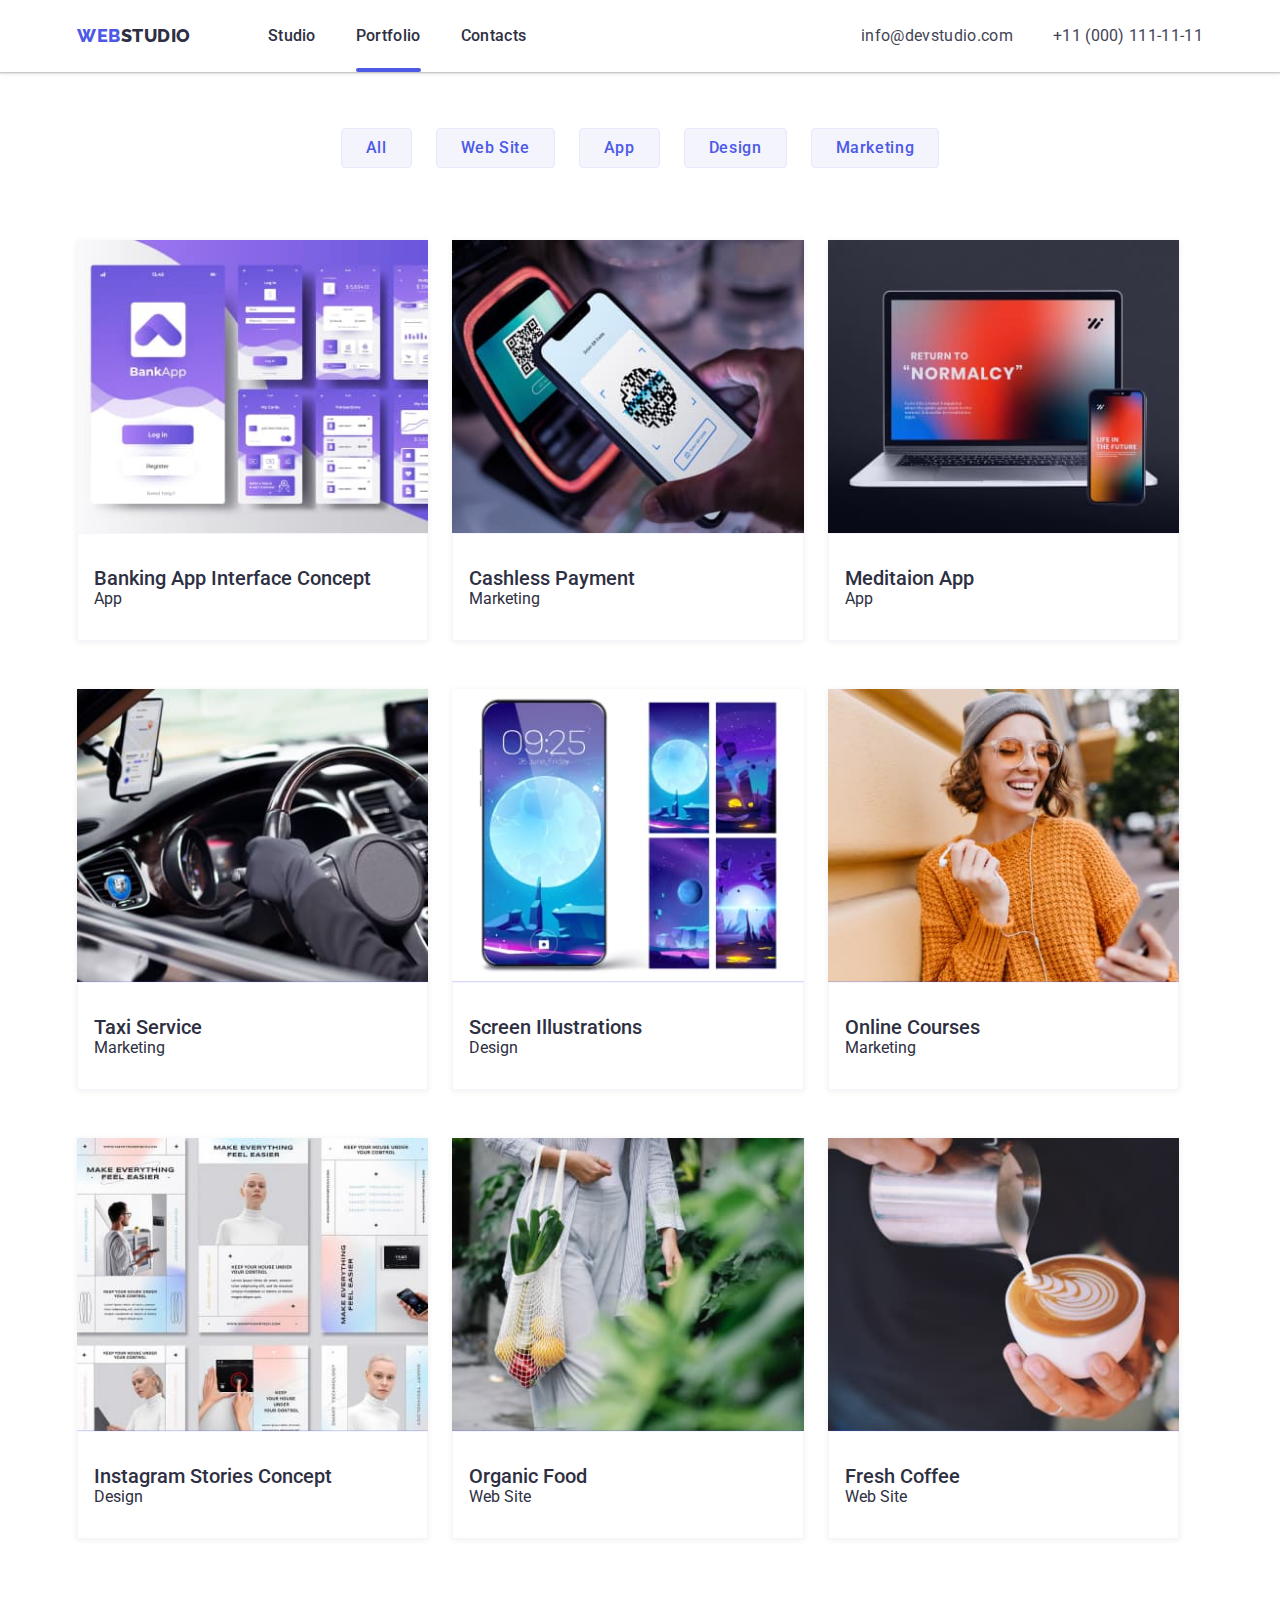
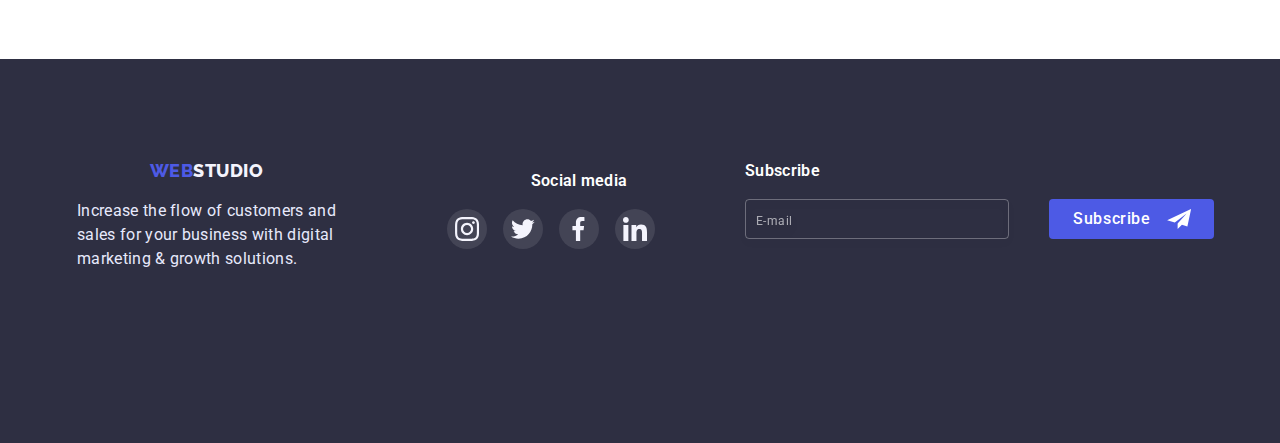
==== commit 7bb7c3aa: "update" ====
--- a/portfolio.html
+++ b/portfolio.html
@@ -98,7 +98,7 @@
         </ul> 
     </div>
     <div class="container">
-        <ul class="features title list">
+        <ul class="features-pf title list">
             <li class="portfolio-link">
                 <a href="" class="overlay-link">
                     <div class="overlay">
@@ -236,7 +236,7 @@
                                 Cloud Storage App
                             </p>
                     </div>
-                    <div class="">
+                    <div class="portfolio">
                         <h2 class="subtitle-item">Fresh Coffee</h2>
                         <p class="text">Web Site</p>
                     </div>
--- a/css/styles.css
+++ b/css/styles.css
@@ -58,9 +58,9 @@
 
 
 
-.title {
+/* .title {
     flex-wrap: wrap;
-}
+} */
 
 
 /*==========================HEADER=============================*/
@@ -229,9 +229,9 @@
     .auth-nav {
         display: none;
     }
-
-
-}
+}
+
+
 .visually-hidden {
     position: absolute;
     white-space: nowrap;
@@ -395,7 +395,7 @@
     text-transform: uppercase;
     color: var(--main-text-color);
     text-decoration: none;
-    margin-right: 77px;
+    
 }
 
 .logo-span {
@@ -578,11 +578,21 @@
 /*--------------------------ABOUT-US----------------------*/
 
 @media screen and (min-width: 480px) {
-.features {
-    display: flex;
-        flex-direction: column;
-        gap: 72px;
-        justify-content: center;
+
+.features-about-us {
+display: flex;
+    flex-direction: column;
+    column-gap: 72px;
+    row-gap: 72px;
+    justify-content: center;
+}
+
+    .features {
+    display: flex;
+    flex-direction: column;
+    column-gap: 72px;
+    row-gap: 72px;
+    justify-content: center;
     }
 
     .about-us>h3 {
@@ -598,8 +608,6 @@
     display: none;
     }
 }
-
-
 
 
 @media screen and (min-width: 768px) {
@@ -607,10 +615,33 @@
     /* margin-bottom: 8px; */
     width: 264px;
 }
+
+.features-about-us {
+    display: flex;
+    flex-wrap: wrap;
+    flex-direction: row;
+    column-gap: 24px;
+    row-gap: 72px
+}
+
+.features-about-us .subtitle {
+    font-size: 36px;
+    line-height: 1.1;
+}
+
+.features-about-us .text {
+    font-weight: 500;
+    color: var(--text-color);
+    font-size: 16px;
+    line-height: 1.5;
+    letter-spacing: 0.02em;
+}
+
 .features {
     flex-wrap: wrap;
     flex-direction: row;
-    gap: 64px;
+    column-gap: 24px;
+    row-gap: 72px
 }
 
 .type-works {
@@ -618,7 +649,9 @@
 }
 
 .about-us {
-flex-basis: calc((100% - 24px) / 2);
+flex-basis: calc((100% - 24px)/2);
+/* colum-gap: 24px;
+    row-gap: 72px */
 }
 }
 
@@ -628,9 +661,21 @@
 
 @media screen and (min-width: 1200px) {
     .features {
-    gap: 24px;
+    row-gap: 48px;
     flex-wrap: nowrap;
-    }
+    
+    }
+.features-about-us {
+    display: flex;
+    flex-wrap: nowrap;
+}
+
+.features-about-us .text {
+    color: var(--text-color);
+    font-size: 16px;
+    line-height: 1.5;
+    letter-spacing: 0.02em;
+}
 } 
 
 
@@ -778,7 +823,7 @@
 /*flex-basis: calc((100% - кол-во маржинов в строке * значение маржина) / кол-во элементов в строке);*/
 
     .customers-add {
-        flex-basis: calc((100%-5*24)/6);
+    flex-basis: calc((100%-5*24)/6);
     }
 
 .customers {
@@ -838,13 +883,20 @@
     flex-wrap: wrap;
 }
 
+.features-pf {
+    display: flex;
+    gap: 48px;
+    flex-direction: column;
+    justify-content: center;
+}
+
 .nav-button {
 height: 40px;
 display: flex;
 align-items: center;
 }
 
-.features .portfolio-link .text {
+.features-pf .portfolio-link .text {
     font-weight: 400;
 }
 
@@ -855,10 +907,31 @@
     justify-content: center;
 }
 
-
+.portfolio-link {
+    display: flex;
+    flex-basis: calc((100% - 24px)/2);
+}
+.features-pf {
+    display: flex;
+    flex-wrap: wrap;
+    flex-direction: row;
+    column-gap: 24px;
+    row-gap: 72px;
+    justify-content: left;
+}
 }
 
 @media screen and (min-width: 1200px) {
+.portfolio-link {
+    flex-basis: calc((100% - 3*24px)/3);
+}
+
+.features-pf {
+    display: flex;
+    flex-wrap: wrap;
+    row-gap: 48px;
+    column-gap: 24px;
+}
 
 }
 .overlay-link {
@@ -880,7 +953,7 @@
 
 .overlay-link:hover,
 .overlay-link:focus
- {  
+{  
     box-shadow: 0px 1px 6px rgba(46, 47, 66, 0.08),
         0px 1px 1px rgba(46, 47, 66, 0.16),
         0px 2px 1px rgba(46, 47, 66, 0.08);
@@ -997,6 +1070,14 @@
         .social-media{
             margin-left: 24px;
         }
+    
+    .sub {
+        text-align: left;
+    }
+
+        .logo {
+            margin-right: 77px;
+        }
 }
 
 @media screen and (min-width: 1200px) {
@@ -1011,6 +1092,9 @@
 .footer-page {
     flex-wrap: nowrap;
 }
+
+
+
 }
 
 .footer {
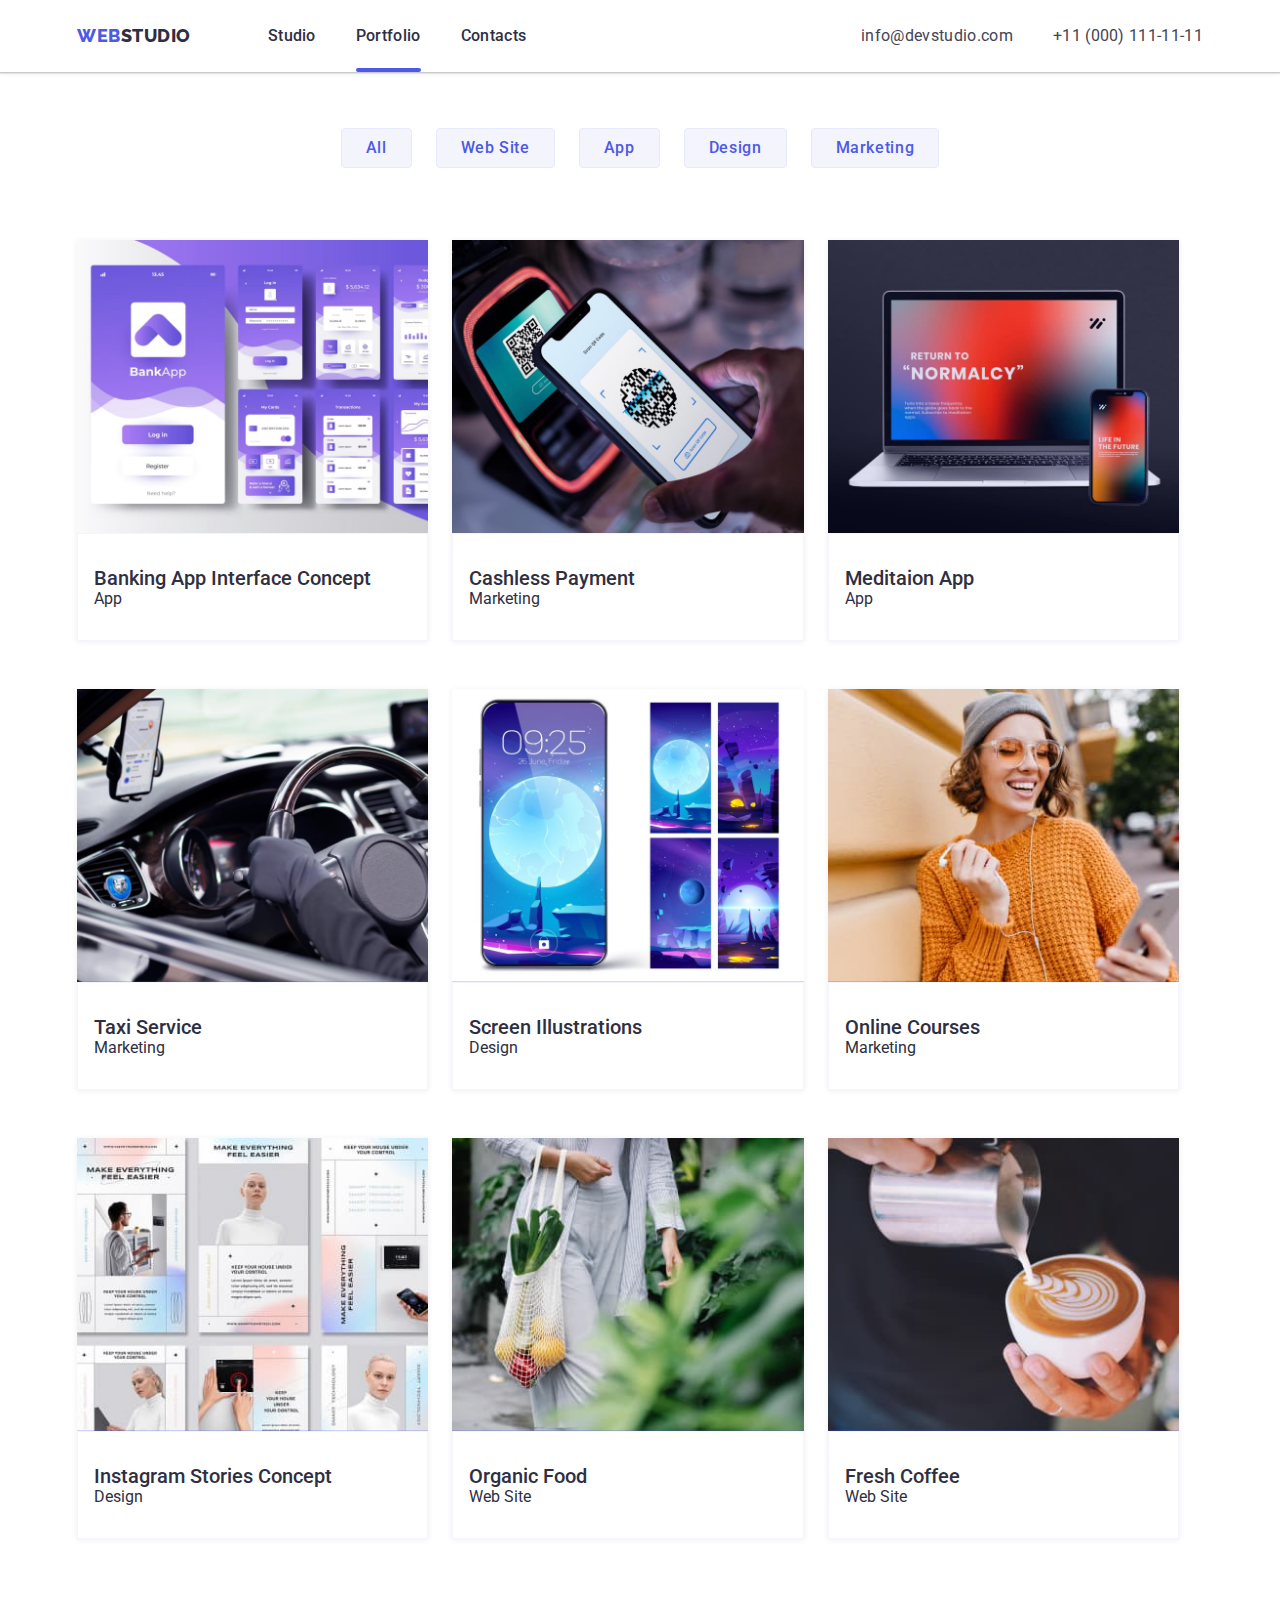
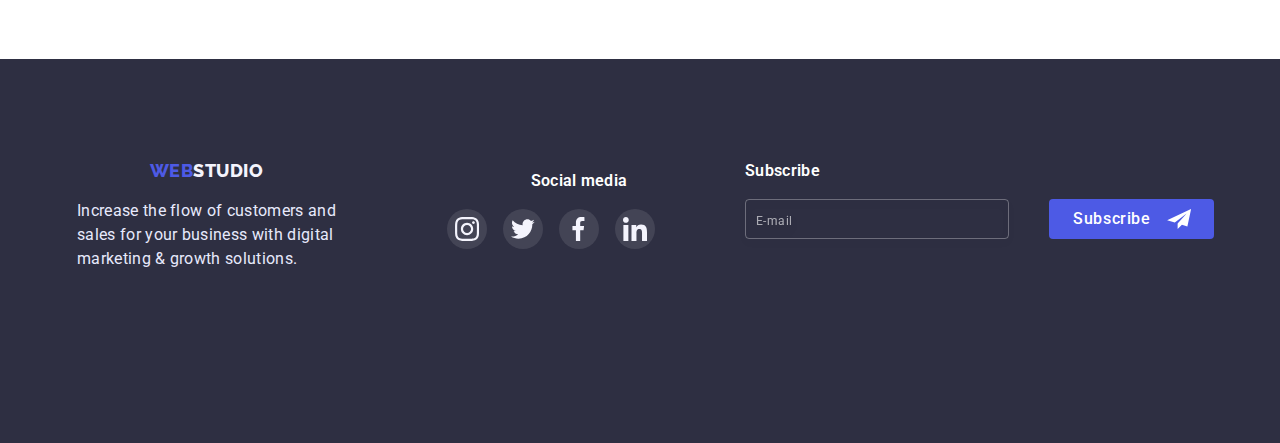
==== commit 3614ddd5: "update" ====
--- a/portfolio.html
+++ b/portfolio.html
@@ -102,7 +102,9 @@
             <li class="portfolio-link">
                 <a href="" class="overlay-link">
                     <div class="overlay">
-                            <img  src="./images/BankingApp.jpg" alt="Banking App Interface" width="360">
+                            <img  
+                            srcset="./images/BankingApp@2x.jpg"
+                            src="./images/BankingApp.jpg" alt="Banking App Interface" width="360">
                             <p class="overlay-img">
                                 14 Stylish and User-Friendly App Design Concepts · Task Manager App · Calorie Tracker App · Exotic Fruit Ecommerce App ·
                                 Cloud Storage App
@@ -117,7 +119,9 @@
             <li class="portfolio-link">
                 <a href="" class="overlay-link">
                     <div class="overlay">
-                            <img  src="./images/CashlessPayment.jpg" alt="Payment by phone" width="360">
+                            <img  
+                            srcset="./images/desktop-the-smartphone-scans@2x.jpg"
+                            src="./images/CashlessPayment.jpg" alt="Payment by phone" width="360">
                             <p class="overlay-img">
                                 14 Stylish and User-Friendly App Design Concepts · Task Manager App · Calorie Tracker App · Exotic Fruit Ecommerce
                                 App ·
@@ -133,7 +137,9 @@
             <li class="portfolio-link">
                 <a href="" class="overlay-link">
                     <div class="overlay">
-                            <img  src="./images/MeditaionApp.jpg" alt="Laptop and mobile phone" width="360">
+                            <img  
+                            srcset="./images/meditaion_app_d@2x.jpg"
+                            src="./images/MeditaionApp.jpg" alt="Laptop and mobile phone" width="360">
                             <p class="overlay-img">
                                 14 Stylish and User-Friendly App Design Concepts · Task Manager App · Calorie Tracker App · Exotic Fruit Ecommerce
                                 App ·
@@ -149,7 +155,9 @@
             <li class="portfolio-link">
                 <a href="" class="overlay-link">
                     <div class="overlay">
-                            <img class="portfolio-img" src="./images/TaxiService.jpg" alt="Steering wheel of a premium class car" width="360">
+                            <img class="portfolio-img" 
+                            srcset="./images/driver-behind-the-wheel@2x.jpg"
+                            src="./images/TaxiService.jpg" alt="Steering wheel of a premium class car" width="360">
                             <p class="overlay-img">
                                 14 Stylish and User-Friendly App Design Concepts · Task Manager App · Calorie Tracker App · Exotic Fruit Ecommerce
                                 App ·
@@ -165,7 +173,9 @@
             <li class="portfolio-link">
                 <a href="" class="overlay-link">
                     <div class="overlay">
-                            <img  src="./images/ScreenIllustrations.jpg" alt="Mobile screen and Screen illustrations" width="360">
+                            <img  
+                            srcset="./images/desktop-smartphone-and-screensavers@2x.jpg"
+                            src="./images/ScreenIllustrations.jpg" alt="Mobile screen and Screen illustrations" width="360">
                             <p class="overlay-img">
                                 14 Stylish and User-Friendly App Design Concepts · Task Manager App · Calorie Tracker App · Exotic Fruit Ecommerce
                                 App ·
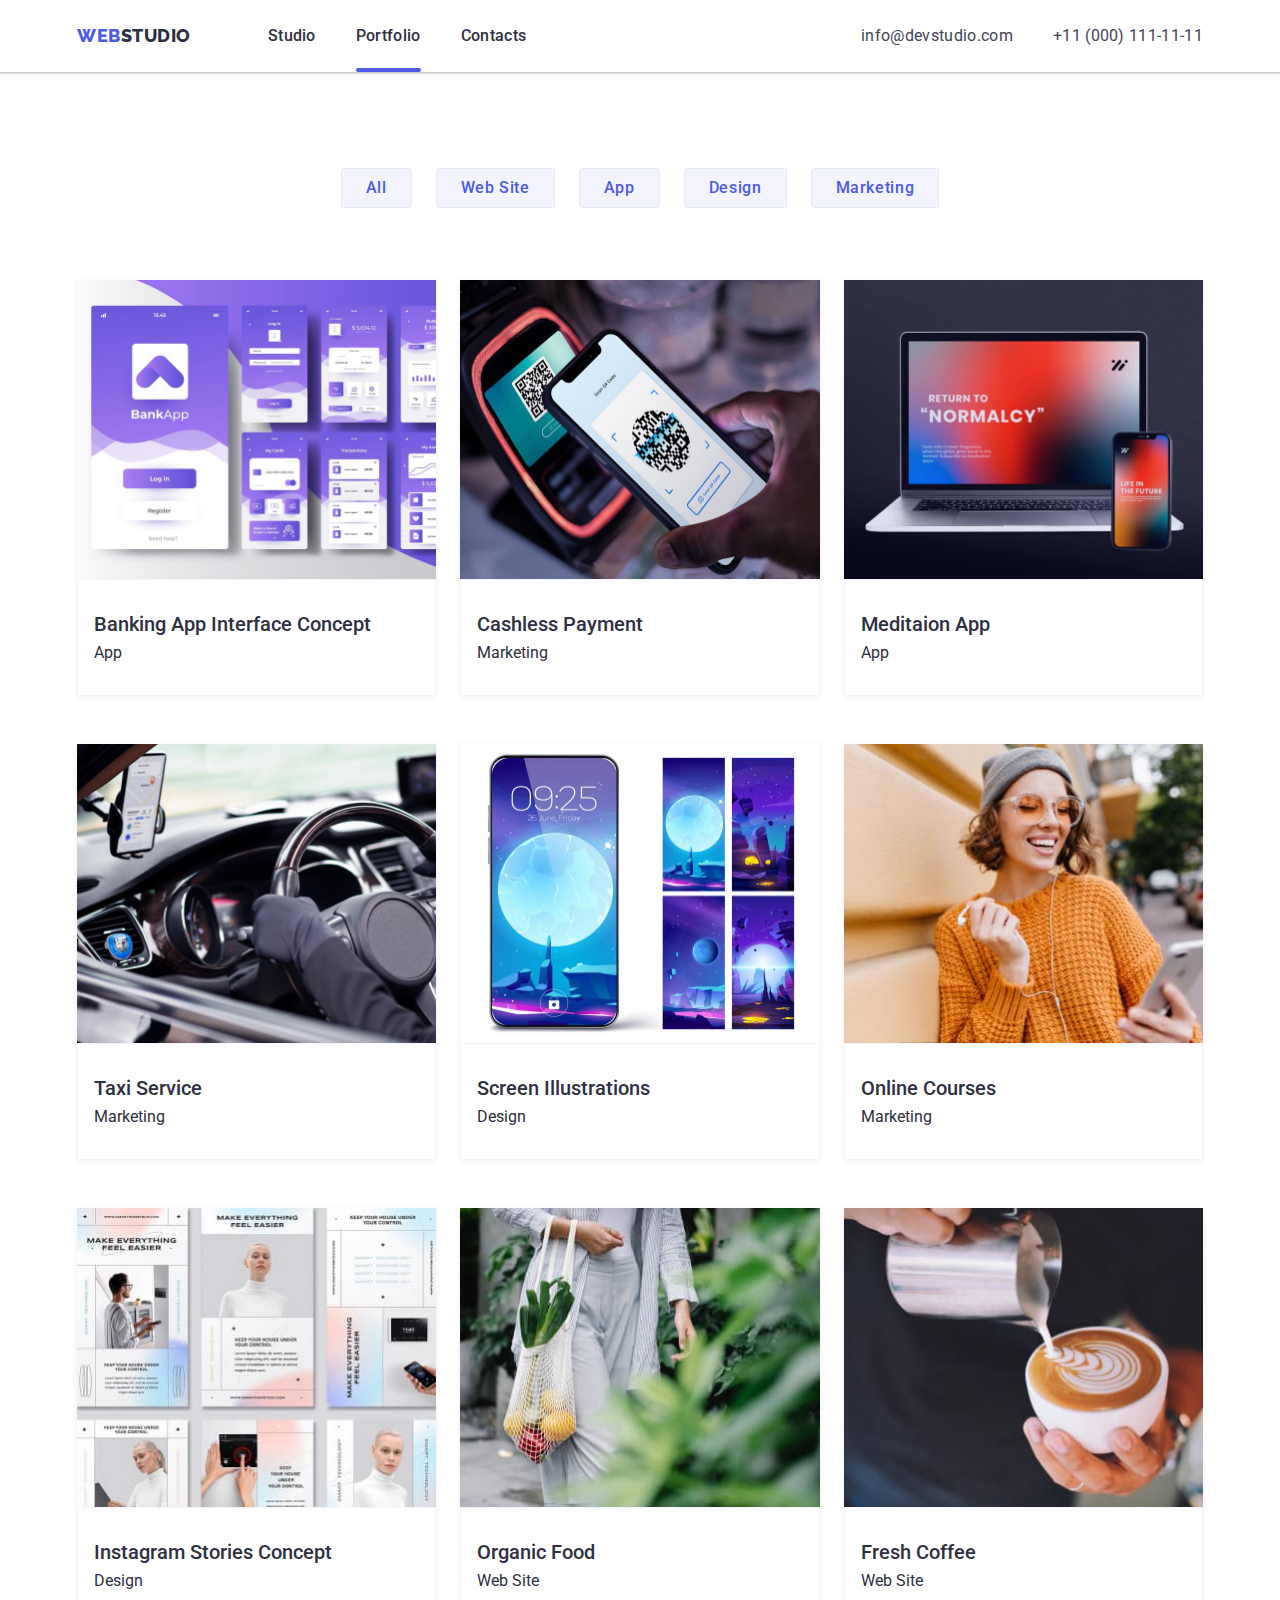
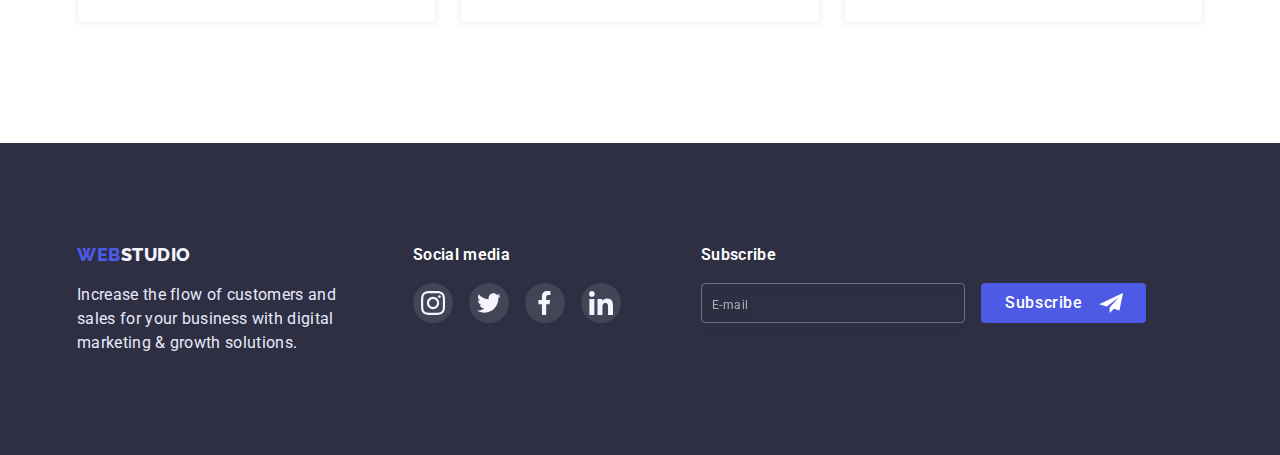
==== commit d1ed4b54: "update" ====
--- a/portfolio.html
+++ b/portfolio.html
@@ -16,7 +16,7 @@
         <a class="logo" href=""><span class="logo-span">Web</span>Studio</a>
         <nav>
             <ul class="site-nav list">
-                <li class="nav-menu"><a href="./index.html" class="link ">Studio</a></li>
+                <li class="nav-menu"><a href="./index.html" class="link">Studio</a></li>
                 <li class="nav-menu current"><a href="" class="link current">Portfolio</a></li>
                 <li class="nav-menu"><a href="" class="link">Contacts</a></li>
         
--- a/css/styles.css
+++ b/css/styles.css
@@ -46,11 +46,10 @@
     list-style: none;
 }
 
-/* .container {
-    width: 1158px;
-    padding: 0 15px;
-    margin: 0 auto;
-} */
+.container {
+width: 100%;
+padding: 0 15px;
+}
 
 /* .container-nav {
     display: flex;
@@ -76,6 +75,7 @@
 
 @media screen and (min-width: 480px) {
     .container {
+        
         width: 428px;
         margin-left: auto;
         margin-right: auto;
@@ -115,19 +115,23 @@
     max-width: 392px;
 }
 
+
 }
 
 @media screen and (min-width: 768px) {
     .container {
         width: 720px;
-
-    }
+    }
+
 
 .section {
 padding-bottom: 96px;
 padding-top: 96px;
 }
 
+.tel-mobile {
+    font-size: 36px;
+}
 .page-header {
     padding-top: 0;
     padding-bottom: 0;
@@ -148,8 +152,9 @@
 background-image:
         linear-gradient(rgba(46, 47, 66, 0.7), rgba(46, 47, 66, 0.7)),
         url(../images/laptop/Dark-bg@2x.jpg);
-    }
-}
+}
+}
+
 
 .hero .hero-titel {
     font-weight: 600;
@@ -158,9 +163,6 @@
     max-width: 500px;
 }
 
-.modal {
-    width: 408px;
-}
 
 
 .features .subtitle {
@@ -219,18 +221,145 @@
     url(../images/laptop/Dark-bg@2x.jpg);
     }
     }
+
+        .site-nav {
+            display: flex;
+        }
 }
 
 @media screen and (max-width: 767px) {
-    .site-nav {
-        display: none;
-    }
-
-    .auth-nav {
-        display: none;
-    }
-}
-
+.site-nav {
+    display: none;
+}
+.auth-nav {
+    display: none;
+}
+
+.container {
+    max-width: 428px;
+}
+
+.modal {
+    width: 320px;
+}
+
+.hero {
+    background-image: linear-gradient(rgba(46, 47, 66, 0.7), rgba(46, 47, 66, 0.7)),
+    url(../images/mobile/Dark-bg-mobile.jpg);
+    padding: 112px 0;
+    background-size: cover;
+}
+        
+@media screen and (min-device-pixel-ratio: 2) and (max-width: 480px),
+screen and (min-resolution: 192dpi) and (max-width: 480px),
+screen and (min-resolution: 2dppx) and (max-width: 480px) {
+.hero {
+background-image:
+linear-gradient(rgba(46, 47, 66, 0.7), rgba(46, 47, 66, 0.7)),
+url(../images/mobile/Dark-bg-mobile@2x.jpg)
+}
+}
+
+.hero .hero-titel {
+    text-align: center;
+    margin-bottom: 72px;
+}
+
+.hero .button-hero {
+    display: flex;
+}
+
+.section  {
+    padding-top: 96px;
+    padding-bottom: 96px;
+}
+
+.features-about-us {
+    display: flex;
+    flex-direction: column;
+    text-align: center;
+    gap: 72px;
+}
+
+.subtitle {
+font-weight: 700;
+font-size: 36px;
+line-height: 1.11;
+letter-spacing: 0.02em;
+}
+
+.features-about-us .text {
+    font-weight: 500;
+    font-size: 16px;
+    line-height: 1.5;
+    letter-spacing: 0.02em;
+    text-align: left;
+}
+
+.type-works {
+    display: none;
+}
+
+.features {
+    display: flex;
+    flex-direction: column;
+    align-items: center;
+    gap: 72px;
+}
+
+.customers {
+    flex-wrap: wrap;
+    gap: 72px 16px;
+}
+
+.customers-add {
+    flex-basis: calc((100% - 16px)/2);
+}
+
+.footer-logo {
+    margin-bottom: 72px;
+    text-align: center;
+    align-items: center;
+    display: flex;
+    flex-direction: column;
+
+}
+
+.media-footer {
+    text-align: center;
+    margin-bottom: 72px;
+}
+
+.subscribe {
+    flex-direction: column;
+    justify-content: center;
+    align-items: center;
+    gap: 16px;
+}
+.sub {
+    text-align: center;
+}
+
+
+.tel-mobile {
+    font-size: 36px;
+}
+
+.social-icon {
+    fill: #fff;
+}
+
+.button {
+    display: flex;
+    flex-wrap: wrap;
+    gap: 24px;
+}
+
+.sub-media {
+    width: 100%;
+}
+
+}
 
 .visually-hidden {
     position: absolute;
@@ -259,6 +388,8 @@
 }
 
 /*==================================MOBILE-MENU=========================*/
+
+
 .mobile-menu {
     position: fixed;
     width: 100%;
@@ -329,7 +460,6 @@
 
 .tel-mobile {
     font-weight: 600;
-    font-size: 36px;
     line-height: 1.11;
     color: var(--accent-color);
     text-decoration: none;
@@ -412,7 +542,7 @@
 
 /*=======================================SITE NAVIGATION==================================*/
 
-@media screen and (min-width: 768px) {
+
 
 .site-nav .link {
     color: var(--main-text-color);
@@ -437,9 +567,7 @@
     color: var(--accent-color);
 } 
 
-.site-nav {
-    display: flex;
-}
+
 
 .nav-menu:not(:last-child) {
     margin-right: 40px;
@@ -457,7 +585,7 @@
 .auth-nav .link {
     color: var(--text-color);
     font-weight: 400;
-    font-size: 16px;
+    
     line-height: 1.5;
     text-decoration: none;
     letter-spacing: 0.02em;
@@ -487,6 +615,19 @@
     color: var(--accent-color);
     
 }
+
+@media screen and (min-width: 768px) {
+.auth-nav .link {
+        font-size: 12px;
+    }
+
+.auth-nav {
+    margin-left: auto;
+}
+
+.site-nav {
+    display: flex;
+}
 }
 
 @media screen and (min-width: 1200px) {
@@ -497,6 +638,7 @@
     
 .auth-nav .link {
 padding: 24px 0;
+font-size: 16px;
 }
 
 .email {
@@ -510,7 +652,9 @@
 @media screen and (min-width: 480px) {
 .hero .button-hero {
 margin-top: 72px;
-}
+display: flex;
+}
+
 }
 
 @media screen and (min-width: 768px) {
@@ -547,7 +691,7 @@
     font-family: inherit;
     letter-spacing: 0.04em;
     border-radius: 4px;
-    display: flex;
+    
     padding: 16px 32px;
     
     margin-left: auto;
@@ -612,8 +756,10 @@
 
 @media screen and (min-width: 768px) {
 .about-us>h3 {
-    /* margin-bottom: 8px; */
+
     width: 264px;
+    text-align: left;
+    
 }
 
 .features-about-us {
@@ -650,14 +796,9 @@
 
 .about-us {
 flex-basis: calc((100% - 24px)/2);
-/* colum-gap: 24px;
-    row-gap: 72px */
-}
-}
-
-.about-us>p {
-    margin: 0;
-}
+}
+}
+
 
 @media screen and (min-width: 1200px) {
     .features {
@@ -671,10 +812,17 @@
 }
 
 .features-about-us .text {
-    color: var(--text-color);
-    font-size: 16px;
-    line-height: 1.5;
-    letter-spacing: 0.02em;
+font-weight: 400;
+}
+
+.features-about-us .subtitle {
+    font-weight: 500;
+    font-size: 20px;
+    line-height: 1.2;
+}
+
+.type-works {
+    display: flex;
 }
 } 
 
@@ -736,6 +884,7 @@
 .card-team {
     margin: 0 auto;
 }
+}
 
 @media screen and (min-width: 768px) {
     .card-team {
@@ -746,6 +895,7 @@
     font-weight: 500;
     font-size: 20px;
     line-height: 1.2;
+    margin-bottom: 8px;
 } 
 
 .features .team-text {
@@ -753,7 +903,8 @@
     font-size: 16px;
     line-height: 1.5;
 }
-}
+
+
 
 
 .team {
@@ -783,21 +934,17 @@
     margin-top: 12px;
 }
 
-.social {
-    display: flex;
+
+.social-link {
+    display: flex;
+    align-items: center;
+    justify-content: center;
+    fill: var(--logo-past-text);
+
     width: 40px;
     height: 40px;
     background-color: var(--accent-color);
     border-radius: 50%;
-}
-
-.social-link {
-    display: flex;
-    align-items: center;
-    justify-content: center;
-    width: 100%;
-    height: 100%;
-    fill: var(--logo-past-text);
 }
 
 
@@ -923,7 +1070,7 @@
 
 @media screen and (min-width: 1200px) {
 .portfolio-link {
-    flex-basis: calc((100% - 3*24px)/3);
+    flex-basis: calc((100% - 2 * 24px) / 3);
 }
 
 .features-pf {
@@ -933,6 +1080,9 @@
     column-gap: 24px;
 }
 
+.second {
+    padding-top: 96px;
+}
 }
 .overlay-link {
     display: block;
@@ -1052,9 +1202,7 @@
     text-align: center;
 }
 
-.media-footer {
-    padding: 10px 10px 72px 10px;
-}
+
 
 }
 
@@ -1064,12 +1212,9 @@
         flex-wrap: wrap;
     }
 
-        .footer-page {
-            display: flex;
-        }
-        .social-media{
-            margin-left: 24px;
-        }
+.footer-page {
+    display: flex;
+}
     
     .sub {
         text-align: left;
@@ -1078,6 +1223,19 @@
         .logo {
             margin-right: 77px;
         }
+
+    .footer-logo {
+        align-items: flex-start;
+        margin-right: 24px;
+    }
+
+.media-footer {
+    padding: 0;
+    }
+
+.media {
+    text-align: left;
+}
 }
 
 @media screen and (min-width: 1200px) {
@@ -1087,14 +1245,18 @@
 
 .social-media {
     margin-right: 80px;
+    margin-left: 0;
 }
 
 .footer-page {
     flex-wrap: nowrap;
 }
 
-
-
+.footer-logo {
+    margin-bottom: 0;
+    margin-right: 0;
+    
+}
 }
 
 .footer {
@@ -1191,6 +1353,12 @@
 .sub-media {
     margin-right: 24px;
 }
+}
+
+@media screen and (min-width: 1200px) {
+.sub-media {
+        margin-right: 0;
+    }
 }
 
 .sub {
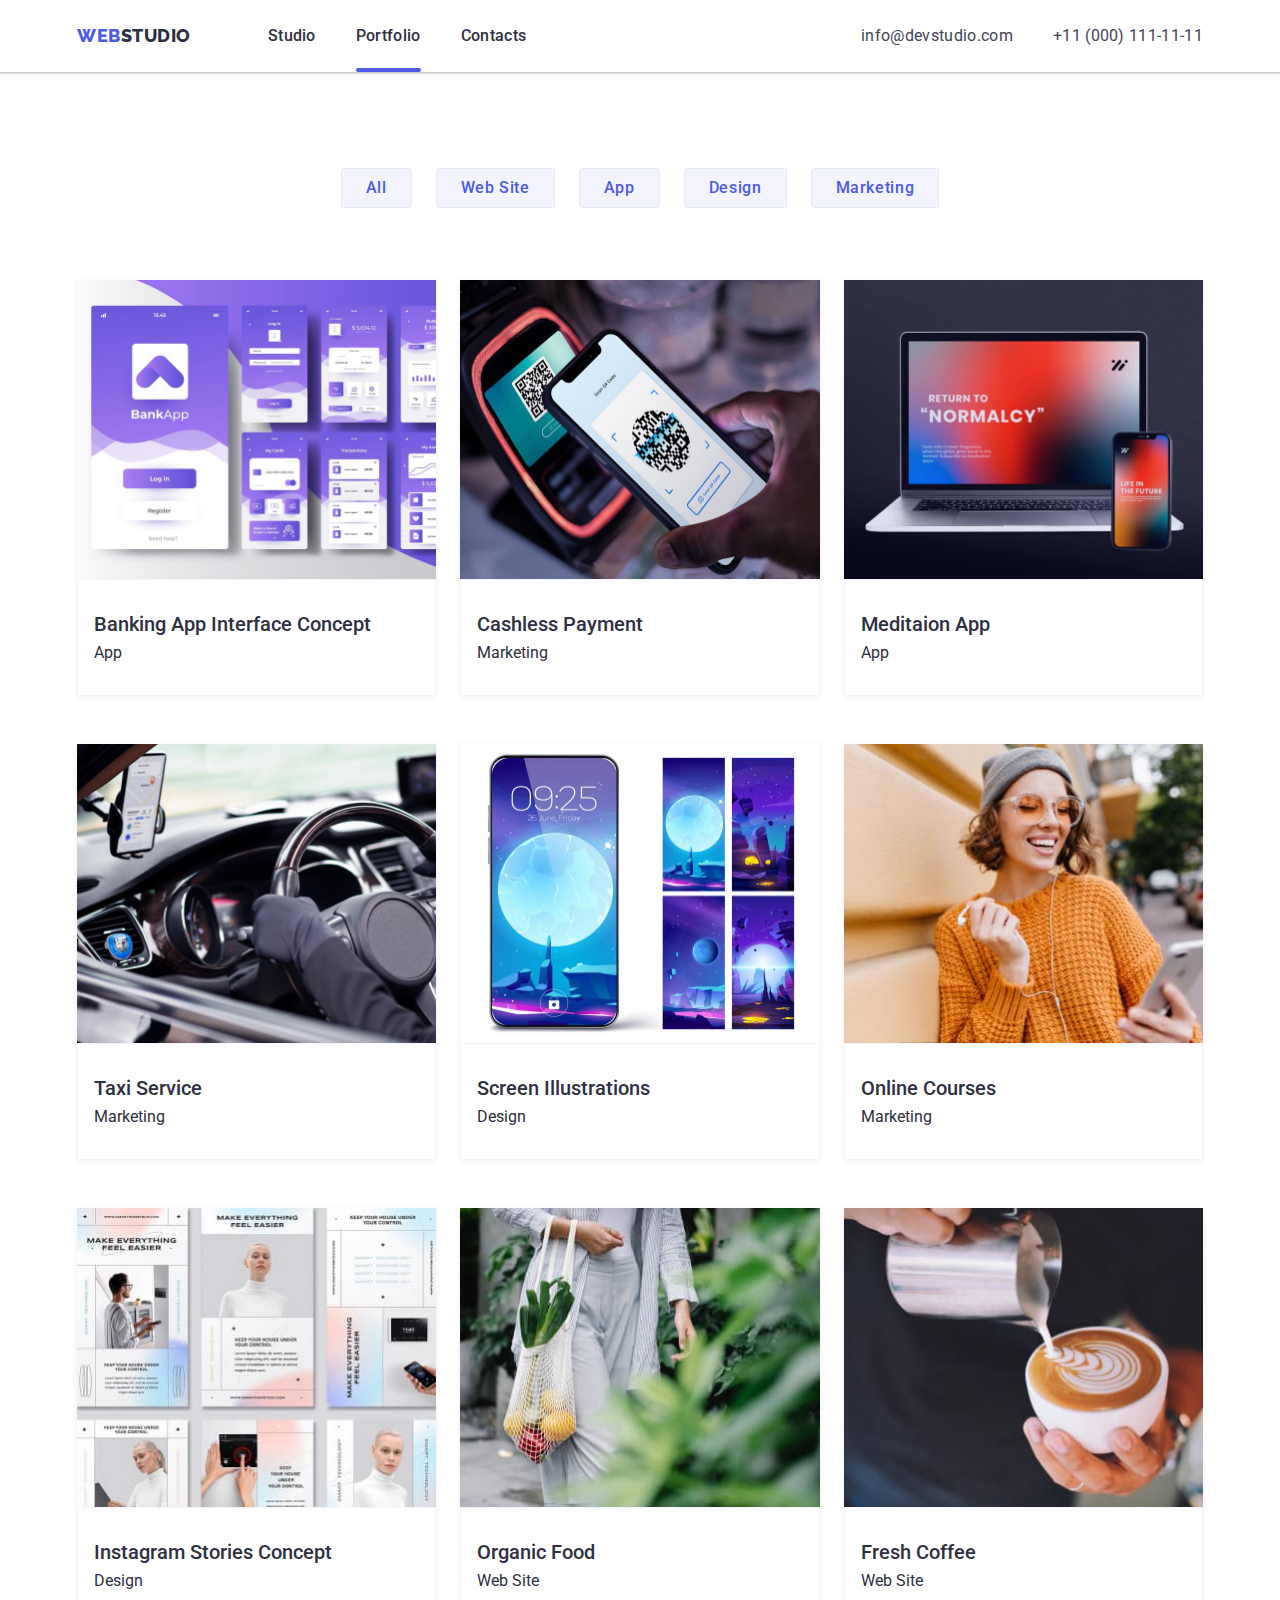
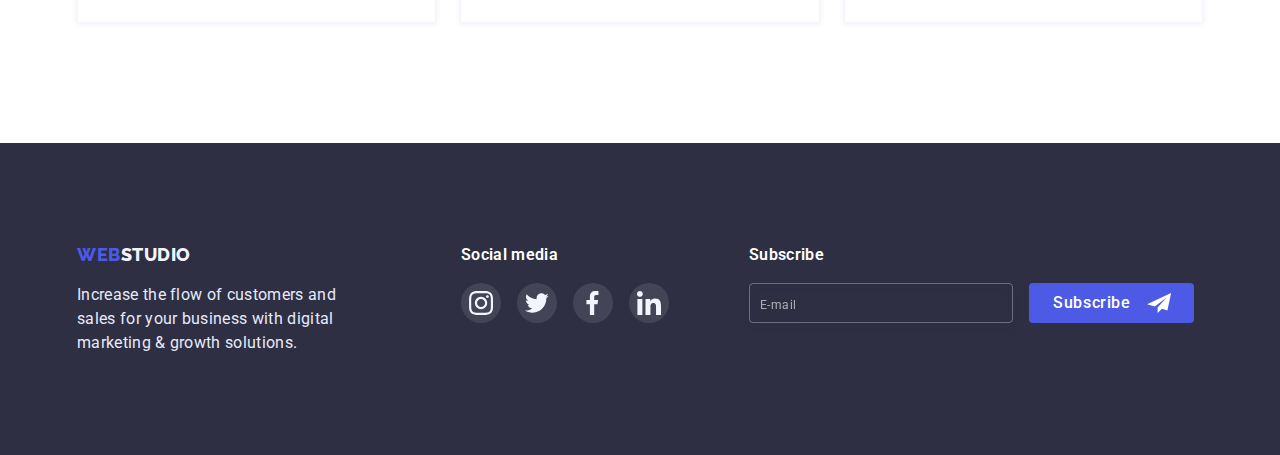
==== commit 8ab3a9df: "update" ====
--- a/portfolio.html
+++ b/portfolio.html
@@ -42,8 +42,8 @@
                 </svg>
             </button>
             <ul class="nav-mobile list">
-                <li class=""><a href="" class="mobile-menu-text">Studio</a></li>
-                <li class=""><a href="./portfolio.html" class="mobile-menu-text">Portfolio</a></li>
+                <li class=""><a href="./index.html" class="mobile-menu-text">Studio</a></li>
+                <li class=""><a href="" class="mobile-menu-text">Portfolio</a></li>
                 <li class=""><a href="" class="mobile-menu-text">Contacts</a></li>
             </ul>
             <div class="contacts-mobile">
--- a/css/styles.css
+++ b/css/styles.css
@@ -112,7 +112,7 @@
     }
 
 .modal {
-    max-width: 392px;
+    max-width: 408px;
 }
 
 
@@ -142,7 +142,6 @@
             linear-gradient(rgba(46, 47, 66, 0.7), rgba(46, 47, 66, 0.7)),
             url(../images/people-office.jpg);
         max-width: 1440px;
-        padding: 192px 0 192px 0;
     }
 
 @media screen and (min-device-pixel-ratio: 2) and (max-width: 767px),
@@ -172,6 +171,10 @@
 
 .mobile-open {
     display: none;
+    }
+
+    .email-mobile {
+    margin-top: 4px;
     }
 
 }
@@ -240,7 +243,7 @@
 }
 
 .modal {
-    width: 320px;
+    width: calc(100% - 50px);
 }
 
 .hero {
@@ -453,13 +456,18 @@
 }
 
 .mobile-menu-text:hover,
-.mobile-menu-text:focus {
+.mobile-menu-text:focus,
+.mobile-menu-text:active {
     color: #404BBF;
 }
 
+.mob {
+    color: #404BBF;
+}
 
 .tel-mobile {
-    font-weight: 600;
+    font-weight: 700;
+    font-size: 36px;
     line-height: 1.11;
     color: var(--accent-color);
     text-decoration: none;
@@ -489,7 +497,7 @@
 
 .icon-social-mobile {
     display: flex;
-    justify-content: space-around;
+    gap: 56px;
 
 }
 
@@ -757,7 +765,6 @@
 @media screen and (min-width: 768px) {
 .about-us>h3 {
 
-    width: 264px;
     text-align: left;
     
 }
@@ -1202,7 +1209,9 @@
     text-align: center;
 }
 
-
+.footer-text {
+    text-align: left;
+}
 
 }
 
@@ -1239,9 +1248,7 @@
 }
 
 @media screen and (min-width: 1200px) {
-.footer-text {
-    margin-right: 72px;
-}
+
 
 .social-media {
     margin-right: 80px;
@@ -1255,7 +1262,7 @@
 .footer-logo {
     margin-bottom: 0;
     margin-right: 0;
-    
+    margin-right: 120px;
 }
 }
 
